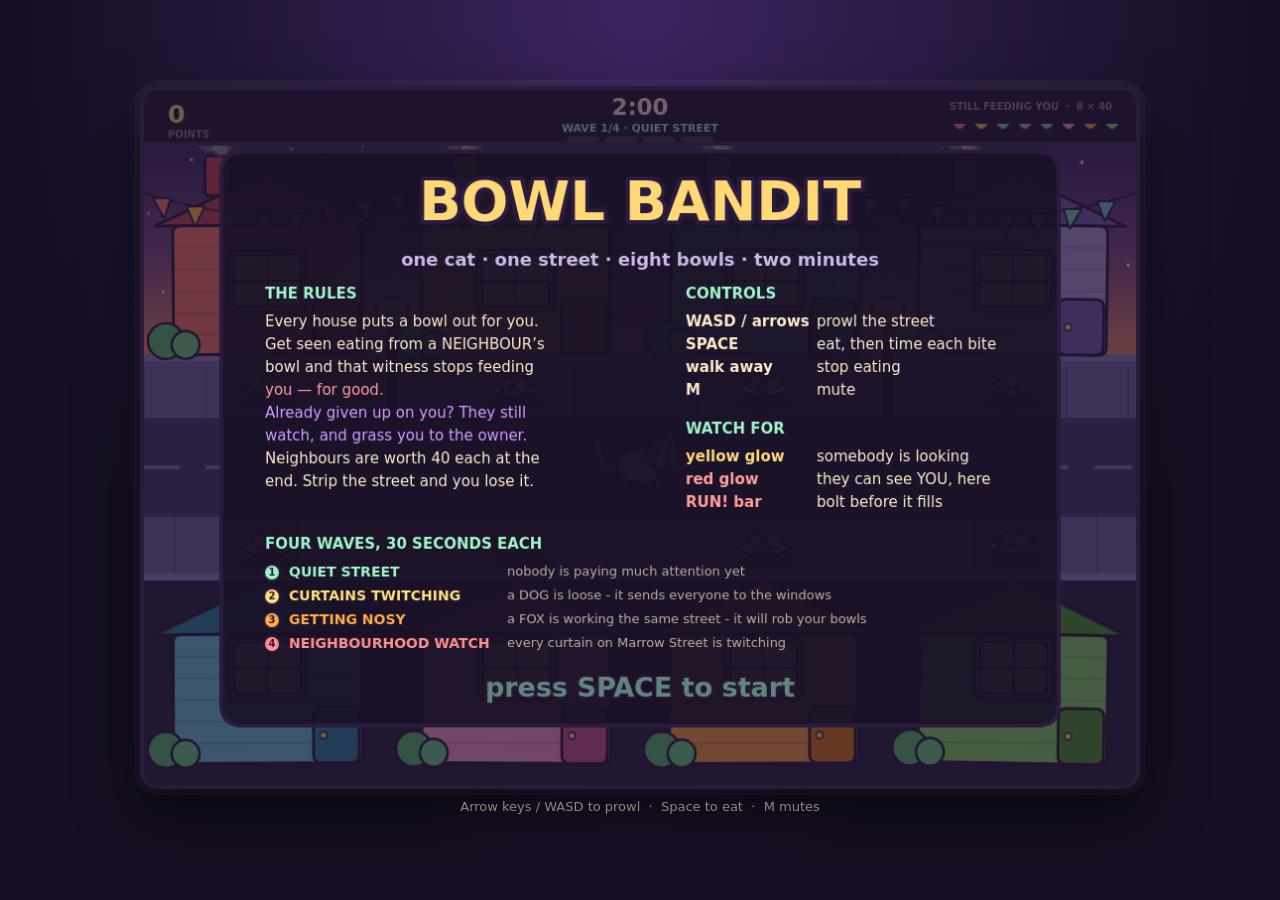
==== index.html @ 3e17239d "Bowl Bandit: a browser game about a cat, eight bowls and nosy neighbours A self-contained canvas gam" ====
<!DOCTYPE html>
<html lang="en">
<head>
<meta charset="utf-8">
<meta name="viewport" content="width=device-width, initial-scale=1">
<title>Bowl Bandit — a cat on Marrow Street</title>
<style>
  * { box-sizing: border-box; }
  html, body {
    margin: 0; padding: 0; height: 100%;
    background: #150e22;
    background-image: radial-gradient(ellipse at 50% 0%, #3b2560 0%, #150e22 70%);
    font-family: 'Trebuchet MS', 'Avenir Next', system-ui, sans-serif;
    color: #ffe9c9;
  }
  body { display: flex; align-items: center; justify-content: center; padding: 16px; }
  #wrap { width: min(100%, 1000px); }
  canvas {
    display: block; width: 100%; height: auto;
    border-radius: 18px; border: 4px solid #2a1b3d;
    box-shadow: 0 24px 60px rgba(0,0,0,.55), 0 0 0 6px rgba(255,255,255,.04);
    cursor: pointer; touch-action: manipulation;
  }
  #hint { text-align: center; font-size: 13px; opacity: .55; margin-top: 10px; }
</style>
</head>
<body>
<div id="wrap">
  <canvas id="c" width="1000" height="700"></canvas>
  <div id="hint">Arrow keys / WASD to prowl &nbsp;·&nbsp; Space to eat &nbsp;·&nbsp; M mutes</div>
</div>

<script>
"use strict";

/* ------------------------------------------------------------------ *
 *  BOWL BANDIT
 *  Eight houses, eight bowls, two minutes, four waves.
 *  Get seen eating from a NEIGHBOUR's bowl and the witness stops
 *  feeding you. Someone who already gave up grasses you to the owner.
 * ------------------------------------------------------------------ */

const cv  = document.getElementById('c');
const ctx = cv.getContext('2d');
const W = 1000, H = 700;

/* ---------- palette ---------- */
/* Outline weight. Every stroke in the game is scaled by this, so the whole
   look can be tuned from one number: 1 = original chunky, lower = finer. */
const STROKE   = 0.7;

const INK      = '#2a1b3d';
const ROAD     = '#4a3a6e';
const ROAD_2   = '#553f7d';
const PAVE     = '#7b6aa8';
const PAVE_LIP = '#9384c2';
const WARM     = '#ffd978';
const MINT     = '#9df5c8';

const HOUSE_TINT = [
  { wall:'#ff7a6b', roof:'#c9455c', trim:'#ffd3a8' },
  { wall:'#ffc247', roof:'#e08a2b', trim:'#fff0c0' },
  { wall:'#79d6b5', roof:'#2f9d84', trim:'#ddfff2' },
  { wall:'#b39ddb', roof:'#7a5fb0', trim:'#f0e6ff' },
  { wall:'#6fc7e1', roof:'#3184a8', trim:'#ddf6ff' },
  { wall:'#ff9ecd', roof:'#d1568f', trim:'#ffe3f1' },
  { wall:'#ffa145', roof:'#e07a1f', trim:'#ffe9c9' },
  { wall:'#8fd96b', roof:'#4e9b34', trim:'#e9ffd6' },
];
const HOUSE_NAMES = [
  'The Pemburys', 'Old Nan', 'The Dobsons', 'Mr Quill',
  'The Ashfords', 'Bea & Rook', 'The Mullens', 'Doctor Pye',
];

/* ---------- world layout ---------- */
const HUD_H     = 56;
const TOP_BASE  = 266;
const BOT_BASE  = 494;
const BOWL_TOP  = 300;
const BOWL_BOT  = 460;
const ROAD_TOP  = 330;
const ROAD_BOT  = 430;
const ROAD_MID  = (ROAD_TOP + ROAD_BOT) / 2;
const CAT_MIN_Y = 292, CAT_MAX_Y = 470;
const CAT_MIN_X = 46,  CAT_MAX_X = 954;
const HOUSE_W   = 190;
const BODY_H    = 130;
const VIEW_R    = 300;
/* Both rows of houses are drawn upright (roof above body). The near row simply
   sits lower and taller in frame, which reads as houses; mirroring it upside
   down made the roofs point downward and the whole row looked like arrows. */
const TOP_BODY_BOT = 266, TOP_ROOF_H = 52, TOP_WIN_DY = 74;
const BOT_BODY_BOT = 678, BOT_ROOF_H = 54, BOT_WIN_DY = 96;

/* ---------- waves ---------- *
 * Difficulty steps at wave boundaries rather than creeping continuously,
 * so the player can feel the street turning against them.               */
const WAVES = [
  { name:'QUIET STREET', secs:30,
    warn:1.90, watch:1.15, idle:[7.5,12.0], awake:1, bites:3,
    react:0.55, speed:0.68, zone:0.42, zoneMin:0.22,
    dog:0,  fox:false, blurb:'nobody is paying much attention yet' },
  { name:'CURTAINS TWITCHING', secs:30,
    warn:1.45, watch:1.60, idle:[5.5,9.0],  awake:2, bites:4,
    react:0.42, speed:0.85, zone:0.36, zoneMin:0.18,
    dog:19, fox:false, blurb:'a DOG is loose - it sends everyone to the windows' },
  { name:'GETTING NOSY', secs:30,
    warn:1.05, watch:2.05, idle:[4.0,7.0],  awake:3, bites:5,
    react:0.30, speed:1.02, zone:0.31, zoneMin:0.145,
    dog:15, fox:true,  blurb:'a FOX is working the same street - it will rob your bowls' },
  { name:'NEIGHBOURHOOD WATCH', secs:30,
    warn:0.72, watch:2.50, idle:[2.6,4.8],  awake:4, bites:6,
    react:0.18, speed:1.25, zone:0.26, zoneMin:0.115,
    dog:11, fox:true,  blurb:'every curtain on Marrow Street is twitching' },
];
const GAME_SECONDS = WAVES.reduce((n, w) => n + w.secs, 0);
const GRACE        = 4.5;
const KEPT_BONUS   = 40;

/* ---------- helpers ---------- */
const rand  = (a, b) => a + Math.random() * (b - a);
const clamp = (v, a, b) => v < a ? a : v > b ? b : v;
const lerp  = (a, b, t) => a + (b - a) * t;
const dist  = (x1, y1, x2, y2) => Math.hypot(x1 - x2, y1 - y2);

function rr(x, y, w, h, r) {
  const k = Math.min(r, Math.abs(w) / 2, Math.abs(h) / 2);
  ctx.beginPath();
  ctx.moveTo(x + k, y);
  ctx.lineTo(x + w - k, y);     ctx.quadraticCurveTo(x + w, y, x + w, y + k);
  ctx.lineTo(x + w, y + h - k); ctx.quadraticCurveTo(x + w, y + h, x + w - k, y + h);
  ctx.lineTo(x + k, y + h);     ctx.quadraticCurveTo(x, y + h, x, y + h - k);
  ctx.lineTo(x, y + k);         ctx.quadraticCurveTo(x, y, x + k, y);
  ctx.closePath();
}
function fillStroke(fill, stroke, lw) {
  if (fill)   { ctx.fillStyle = fill;     ctx.fill(); }
  if (stroke) { ctx.strokeStyle = stroke; ctx.lineWidth = (lw || 4) * STROKE; ctx.stroke(); }
}
function circle(x, y, r) { ctx.beginPath(); ctx.arc(x, y, r, 0, Math.PI * 2); }
function text(str, x, y, size, colour, align, weight) {
  ctx.font = (weight || 'bold') + ' ' + size + "px 'Trebuchet MS', system-ui, sans-serif";
  ctx.textAlign = align || 'center';
  ctx.textBaseline = 'middle';
  ctx.fillStyle = colour;
  ctx.fillText(str, x, y);
}
function outlinedText(str, x, y, size, colour, align) {
  ctx.font = "bold " + size + "px 'Trebuchet MS', system-ui, sans-serif";
  ctx.textAlign = align || 'center';
  ctx.textBaseline = 'middle';
  ctx.lineJoin = 'round';
  ctx.lineWidth = Math.max(4, size * 0.22) * STROKE;
  ctx.strokeStyle = INK;
  ctx.strokeText(str, x, y);
  ctx.fillStyle = colour;
  ctx.fillText(str, x, y);
}

/* ---------- sound ---------- */
const Sfx = {
  ac: null, muted: false,
  boot() {
    if (!this.ac) { const AC = window.AudioContext || window.webkitAudioContext; if (AC) this.ac = new AC(); }
    if (this.ac && this.ac.state === 'suspended') this.ac.resume();
  },
  tone(freq, dur, type, vol, slideTo, delay) {
    if (this.muted || !this.ac) return;
    const t = this.ac.currentTime + (delay || 0);
    const o = this.ac.createOscillator(), g = this.ac.createGain();
    o.type = type || 'triangle';
    o.frequency.setValueAtTime(freq, t);
    if (slideTo) o.frequency.exponentialRampToValueAtTime(slideTo, t + dur);
    g.gain.setValueAtTime(0.0001, t);
    g.gain.exponentialRampToValueAtTime(vol || 0.15, t + 0.012);
    g.gain.exponentialRampToValueAtTime(0.0001, t + dur);
    o.connect(g); g.connect(this.ac.destination);
    o.start(t); o.stop(t + dur + 0.02);
  },
  bite()   { this.tone(rand(620, 760), 0.09, 'triangle', 0.16, 980); },
  miss()   { this.tone(150, 0.16, 'sawtooth', 0.11, 80); },
  clear()  { [660, 880, 1100].forEach((f, i) => this.tone(f, 0.13, 'triangle', 0.16, null, i * 0.07)); },
  stir()   { this.tone(400, 0.07, 'sine', 0.07, 520); },
  caught() { this.tone(300, 0.5, 'square', 0.14, 90); },
  step()   { this.tone(rand(180, 230), 0.04, 'sine', 0.045); },
  bark()   { [220, 180].forEach((f, i) => this.tone(f, 0.11, 'square', 0.13, f * 0.6, i * 0.16)); },
  waveUp() { [440, 554, 659, 880].forEach((f, i) => this.tone(f, 0.18, 'triangle', 0.13, null, i * 0.09)); },
  steal()  { this.tone(520, 0.22, 'sawtooth', 0.10, 180); },
  call()   { [523, 392].forEach((f, i) => this.tone(f, 0.4, 'sine', 0.13, null, i * 0.34)); },
  over()   { [520, 440, 330, 262].forEach((f, i) => this.tone(f, 0.3, 'triangle', 0.14, null, i * 0.15)); },
};

/* ---------- state ---------- */
let houses = [];
let scene = 'title';          // title | play | caught | pickup | over
let score = 0, bowlsCleared = 0, foxLosses = 0, timeLeft = GAME_SECONDS;
let keptBonus = 0;
let eat = null, caughtInfo = null;
let flash = 0, shakeT = 0, elapsed = 0;
let spotHeat = 0, spotBy = null;
let floaters = [];
let waveIdx = 0, banner = null;
let dog = null, dogTimer = 0;
let fox = null;
let pickup = null;

const cat = { x: 500, y: 400, vx: 0, vy: 0, face: 1, walk: 0, blink: 2.5, tail: 0, startle: 0, happy: 0 };

/* current wave, and 0..1 position across the whole round */
function wave() { return WAVES[waveIdx]; }
function wt()   { return waveIdx / (WAVES.length - 1); }
function played(){ return GAME_SECONDS - timeLeft; }

function waveAt(sec) {
  let acc = 0;
  for (let i = 0; i < WAVES.length; i++) { acc += WAVES[i].secs; if (sec < acc) return i; }
  return WAVES.length - 1;
}
function waveProgress() {
  let acc = 0;
  for (let i = 0; i < waveIdx; i++) acc += WAVES[i].secs;
  return clamp((played() - acc) / wave().secs, 0, 1);
}

/* ---------- houses ---------- */
function buildHouses() {
  houses = [];
  let id = 0;
  for (const side of ['top', 'bottom']) {
    for (let i = 0; i < 4; i++) {
      const cx = 125 + i * 250;
      const top  = side === 'top';
      const base = top ? TOP_BASE : BOT_BASE;
      const dir  = top ? 1 : -1;
      const bodyBot  = top ? TOP_BODY_BOT : BOT_BODY_BOT;
      const roofH    = top ? TOP_ROOF_H   : BOT_ROOF_H;
      const winDy    = top ? TOP_WIN_DY   : BOT_WIN_DY;
      const bodyTop  = bodyBot - BODY_H;
      houses.push({
        id, i, side, cx, base, dir,
        tint: HOUSE_TINT[id], name: HOUSE_NAMES[id],
        tilt: rand(-0.018, 0.018),
        bodyBot, bodyTop, roofApex: bodyTop - roofH, chimney: top,
        wx: cx, wy: bodyBot - winDy,
        bowlY: side === 'top' ? BOWL_TOP : BOWL_BOT,
        angry: false, state: 'idle', t: GRACE + rand(0, 6),
        curtain: 0, glow: 0, bowl: null, respawn: rand(0, 2),
        shake: 0, bang: 0,
      });
      id++;
    }
  }
  for (const h of houses) {
    h.neighbours = houses
      .filter(o => o !== h && ((o.side === h.side && Math.abs(o.i - h.i) === 1) ||
                               (o.side !== h.side && o.i === h.i)))
      .map(o => o.id);
  }
}

/* Small bowls in early waves (quick, safe visits); big ones later (long, exposed). */
function spawnBowl(h) {
  const n = wave().bites;
  h.bowl = { food: n, max: n, bob: rand(0, 6.28), pop: 0 };
}

function resetGame() {
  buildHouses();
  waveIdx = 0;
  houses.forEach(spawnBowl);
  cat.x = 500; cat.y = 400; cat.vx = cat.vy = 0; cat.face = 1;
  cat.startle = 0; cat.happy = 0;
  score = 0; bowlsCleared = 0; foxLosses = 0; timeLeft = GAME_SECONDS;
  eat = null; caughtInfo = null; flash = 0; shakeT = 0; elapsed = 0;
  spotHeat = 0; spotBy = null; keptBonus = 0;
  floaters = []; dog = null; fox = null; pickup = null;
  dogTimer = 0;
  banner = { t: 2.6, idx: 0 };
  scene = 'play';
}

function endRound() {
  if (scene === 'over') return;
  keptBonus = houses.filter(h => !h.angry).length * KEPT_BONUS;
  stopEating();
  banner = null;
  scene = 'over';
  Sfx.over();
}

function floater(x, y, str, colour) { floaters.push({ x, y, str, colour, t: 0 }); }

/* ---------- input ---------- */
const keys = {};
const MOVE_KEYS = ['arrowup','arrowdown','arrowleft','arrowright','w','a','s','d'];

addEventListener('keydown', e => {
  const k = e.key.toLowerCase();
  if (MOVE_KEYS.includes(k) || k === ' ' || k === 'spacebar') e.preventDefault();
  if (keys[k]) return;
  keys[k] = true;
  Sfx.boot();
  if (k === 'm') { Sfx.muted = !Sfx.muted; return; }
  if (k === ' ' || k === 'spacebar' || k === 'enter') {
    if (scene === 'title' || scene === 'over') { resetGame(); return; }
    if (scene === 'play') pressAction();
  }
  if (k === 'escape' && eat) stopEating();
});
addEventListener('keyup', e => { keys[e.key.toLowerCase()] = false; });
cv.addEventListener('pointerdown', () => {
  Sfx.boot();
  if (scene === 'title' || scene === 'over') resetGame();
  else if (scene === 'play') pressAction();
});

/* ---------- eating ---------- */
function nearestBowl() {
  let best = null, bd = 64;
  for (const h of houses) {
    if (!h.bowl) continue;
    const d = dist(cat.x, cat.y, h.cx, h.bowlY);
    if (d < bd) { bd = d; best = h; }
  }
  return best;
}
function pressAction() {
  if (eat) { takeBite(); return; }
  const h = nearestBowl();
  if (h) startEating(h);
}
function startEating(h) {
  const w = wave();
  eat = {
    h, t: rand(0.2, 0.8), dir: Math.random() < 0.5 ? 1 : -1,
    speed: w.speed, zoneW: w.zone, zoneMin: w.zoneMin, zone: 0.35,
    bites: 0, cool: 0, flashBad: 0, flashGood: 0,
  };
  placeZone();
  cat.x = lerp(cat.x, h.cx, 0.6);
  cat.y = h.bowlY + (h.side === 'top' ? 26 : -26);
}
function placeZone() {
  for (let n = 0; n < 40; n++) {
    const z = rand(0.04, 0.96 - eat.zoneW);
    if (Math.abs((z + eat.zoneW / 2) - eat.t) > 0.22) { eat.zone = z; return; }
  }
  eat.zone = 1 - eat.zoneW - 0.04;
}
function stopEating() { eat = null; }

function takeBite() {
  if (eat.cool > 0) return;
  const h = eat.h;
  if (eat.t < eat.zone || eat.t > eat.zone + eat.zoneW) {
    eat.cool = 0.34; eat.flashBad = 0.3;
    Sfx.miss();
    makeNoise(h.cx, h.bowlY);
    return;
  }
  eat.bites++; eat.flashGood = 0.2;
  score += 10; cat.happy = 0.35;
  Sfx.bite();
  floater(h.cx, h.bowlY - 30, '+10', '#ffe9a8');

  h.bowl.food--; h.bowl.pop = 0.22;
  eat.speed = Math.min(2.5, eat.speed + 0.10);
  eat.zoneW = Math.max(eat.zoneMin, eat.zoneW - 0.022);

  if (h.bowl.food <= 0) {
    h.bowl = null; h.respawn = rand(5.5, 9);
    bowlsCleared++; score += 25;
    floater(h.cx, h.bowlY - 56, 'BOWL CLEARED +25', MINT);
    Sfx.clear();
    stopEating();
    return;
  }
  placeZone();
}

/* A missed bite clatters the bowl and brings nearby residents to the window. */
function makeNoise(x, y) {
  const t = wt();
  const reach = lerp(200, 340, t);
  const lo = lerp(1.8, 0.35, t), hi = lerp(3.0, 1.1, t);
  for (const h of houses) {
    if (h.state !== 'idle') continue;
    if (dist(x, y, h.wx, h.wy) < reach) { h.t = Math.min(h.t, rand(lo, hi)); h.shake = 0.25; }
  }
}

/* ---------- resident behaviour ---------- */
function updateHouses(dt) {
  const w = wave();
  const maxAwake = w.awake;
  let awake = houses.reduce((n, h) => n + (h.state !== 'idle' ? 1 : 0), 0);

  for (const h of houses) {
    h.shake = Math.max(0, h.shake - dt);
    h.bang  = Math.max(0, h.bang - dt);

    // An angry resident stops feeding you but never stops watching.
    if (!h.angry && !h.bowl) {
      h.respawn -= dt;
      if (h.respawn <= 0 && !(eat && eat.h === h) && !(fox && fox.target === h)) spawnBowl(h);
    }

    h.t -= dt;
    if (h.t <= 0) {
      if (h.state === 'idle') {
        if (awake >= maxAwake) {
          h.t = rand(0.5, 1.5);
        } else {
          h.state = 'stir'; h.t = w.warn; h.bang = h.t; awake++;
          Sfx.stir();
        }
      } else if (h.state === 'stir') {
        h.state = 'watch'; h.t = w.watch + rand(0, 0.5);
      } else {
        h.state = 'idle'; h.t = rand(w.idle[0], w.idle[1]); awake--;
      }
    }

    const wantGlow    = h.state === 'watch' ? 1 : h.state === 'stir' ? 0.55 : 0.22;
    const wantCurtain = h.state === 'watch' ? 1 : h.state === 'stir' ? 0.5  : 0;
    h.glow    = lerp(h.glow, wantGlow, dt * 7);
    h.curtain = lerp(h.curtain, wantCurtain, dt * 8);
  }
}

function isThreat(w, owner) { return w !== owner && owner.neighbours.includes(w.id); }
function canSee(w) { return w.state === 'watch' && dist(cat.x, cat.y, w.wx, w.wy) < VIEW_R; }

/* A resident needs a moment to register what they're seeing — your window to bolt. */
function checkSpotted(dt) {
  let seer = null;
  if (eat) {
    for (const w of houses) if (isThreat(w, eat.h) && canSee(w)) { seer = w; break; }
  }
  if (seer) {
    spotBy = seer;
    spotHeat += dt;
    if (spotHeat >= wave().react) { spotHeat = 0; spotBy = null; getCaught(seer, eat.h); }
  } else {
    spotHeat = Math.max(0, spotHeat - dt * 2.5);
    if (spotHeat === 0) spotBy = null;
  }
}

function getCaught(witness, owner) {
  const grass = witness.angry;            // already stopped feeding — they tell instead
  const loser = grass ? owner : witness;
  loser.angry = true; loser.bowl = null;
  witness.state = 'idle'; witness.t = rand(2.2, 3.6);
  witness.glow = 0; witness.curtain = 0;
  caughtInfo = { w: witness, owner, loser, grass, t: 1.6 };
  stopEating();
  cat.startle = 1.1; flash = 0.5; shakeT = 0.5;
  Sfx.caught();
  floater(loser.cx, loser.wy - 110, 'NO MORE BOWLS!', '#ff8f8f');
  scene = 'caught';
}

/* ---------- the dog ---------- *
 * Runs the length of the street. Every resident goes to the window to look,
 * so the only safe move is to be off the bowls when it passes.            */
function spawnDog() {
  const dir = Math.random() < 0.5 ? 1 : -1;
  dog = { dir, x: dir === 1 ? -70 : W + 70, y: ROAD_MID + rand(-12, 12), phase: 'bark', t: 1.15, run: 0 };
  Sfx.bark();
}
function updateDog(dt) {
  const w = wave();
  if (!dog) {
    if (w.dog > 0) {
      dogTimer -= dt;
      if (dogTimer <= 0) { spawnDog(); dogTimer = w.dog + rand(-3, 3); }
    }
    return;
  }
  dog.run += dt;
  if (dog.phase === 'bark') {
    // telegraph: every curtain twitches before the dog appears
    for (const h of houses) {
      if (h.state === 'idle') { h.state = 'stir'; h.bang = Math.max(h.bang, 0.6); }
      h.t = Math.max(h.t, 0.35);
    }
    dog.t -= dt;
    if (dog.t <= 0) { dog.phase = 'run'; Sfx.bark(); }
    return;
  }
  dog.x += dog.dir * 430 * dt;
  for (const h of houses) { h.state = 'watch'; h.t = 0.7; }
  if (dog.x < -110 || dog.x > W + 110) dog = null;
}

/* ---------- the fox ---------- *
 * Competition, not a threat. It robs bowls; residents don't care.        */
function spawnFox() {
  const fromLeft = Math.random() < 0.5;
  fox = { x: fromLeft ? -50 : W + 50, y: ROAD_MID, face: fromLeft ? 1 : -1,
          target: null, eatT: 0, walk: 0, rest: 0 };
}
function foxPickTarget() {
  let best = null, bd = 1e9;
  for (const h of houses) {
    if (!h.bowl) continue;
    const d = dist(fox.x, fox.y, h.cx, h.bowlY);
    if (d < bd) { bd = d; best = h; }
  }
  fox.target = best;
}
function updateFox(dt) {
  if (!wave().fox) return;
  if (!fox) { spawnFox(); return; }
  fox.walk += dt;

  if (fox.rest > 0) {            // a smug sit-down between courses
    fox.rest -= dt;
    fox.target = null;
    return;
  }
  if (!fox.target || !fox.target.bowl) { foxPickTarget(); fox.eatT = 0; }
  if (!fox.target) {                                  // nothing to rob — mooch about
    fox.x += fox.face * 55 * dt;
    if (fox.x < 60 || fox.x > W - 60) fox.face *= -1;
    fox.y = lerp(fox.y, ROAD_MID, dt * 2);
    return;
  }

  const h = fox.target;
  const tx = h.cx, ty = h.bowlY + (h.side === 'top' ? 24 : -24);
  const d = dist(fox.x, fox.y, tx, ty);
  if (d > 12) {
    const sp = 112;                                   // slower than the cat: you can beat it
    fox.x += ((tx - fox.x) / d) * sp * dt;
    fox.y += ((ty - fox.y) / d) * sp * dt;
    if (Math.abs(tx - fox.x) > 2) fox.face = tx > fox.x ? 1 : -1;
    fox.eatT = 0;
    return;
  }
  fox.eatT += dt;
  if (fox.eatT >= 1.0) {                              // one ball at a time
    fox.eatT = 0;
    if (h.bowl) {
      h.bowl.food--; h.bowl.pop = 0.2;
      if (h.bowl.food <= 0) {
        h.bowl = null; h.respawn = rand(5.5, 9);
        foxLosses++;
        floater(h.cx, h.bowlY - 44, 'FOX GOT IT!', '#ff9d6b');
        Sfx.steal();
        if (eat && eat.h === h) stopEating();
        fox.target = null;
        fox.rest = 1.4;
      }
    }
  }
}

/* ---------- the owner arrives ---------- */
function beginPickup() {
  stopEating();
  const fromLeft = cat.x > W / 2 ? false : true;
  pickup = { t: 0, x: fromLeft ? -70 : W + 70, dir: fromLeft ? 1 : -1, holding: false, walk: 0 };
  scene = 'pickup';
  Sfx.call();
}
function updatePickup(dt) {
  pickup.t += dt; pickup.walk += dt;
  const stopX = cat.x - pickup.dir * 40;
  if (!pickup.holding) {
    const d = stopX - pickup.x;
    if (Math.abs(d) > 4) pickup.x += Math.sign(d) * 190 * dt;
    else pickup.holding = true;
  }
  if (pickup.t > 3.4) endRound();
}

/* ---------- update ---------- */
function update(dt) {
  cat.tail += dt;
  cat.blink -= dt;
  if (cat.blink < -0.12) cat.blink = rand(2, 5.5);
  cat.startle = Math.max(0, cat.startle - dt);
  cat.happy   = Math.max(0, cat.happy - dt);
  flash  = Math.max(0, flash - dt * 2);
  shakeT = Math.max(0, shakeT - dt);
  for (const f of floaters) f.t += dt;
  floaters = floaters.filter(f => f.t < 1.3);
  for (const h of houses) if (h.bowl) { h.bowl.bob += dt; h.bowl.pop = Math.max(0, h.bowl.pop - dt); }
  if (banner) { banner.t -= dt; if (banner.t <= 0) banner = null; }

  if (scene === 'pickup') { updatePickup(dt); updateHouses(dt); return; }

  if (scene === 'caught') {
    caughtInfo.t -= dt;
    updateHouses(dt);
    if (caughtInfo.t <= 0) {
      caughtInfo = null;
      if (houses.every(h => h.angry)) endRound();
      else scene = 'play';
    }
    return;
  }
  if (scene !== 'play') return;

  elapsed  += dt;
  timeLeft -= dt;
  if (timeLeft <= 0) { timeLeft = 0; beginPickup(); return; }

  // wave changeover
  const wi = waveAt(played());
  if (wi !== waveIdx) {
    waveIdx = wi;
    banner = { t: 2.8, idx: wi };
    Sfx.waveUp();
    if (wave().dog > 0 && !dog) dogTimer = rand(4, 8);
    if (wave().fox && !fox) spawnFox();
  }

  /* movement */
  const up    = keys['arrowup']    || keys['w'];
  const down  = keys['arrowdown']  || keys['s'];
  const left  = keys['arrowleft']  || keys['a'];
  const right = keys['arrowright'] || keys['d'];
  let dx = (right ? 1 : 0) - (left ? 1 : 0);
  let dy = (down  ? 1 : 0) - (up   ? 1 : 0);

  if (eat && (dx || dy)) stopEating();

  if (!eat) {
    const SPEED = 205;
    if (dx && dy) { const k = Math.SQRT1_2; dx *= k; dy *= k; }
    cat.vx = lerp(cat.vx, dx * SPEED, dt * 14);
    cat.vy = lerp(cat.vy, dy * SPEED, dt * 14);
    cat.x = clamp(cat.x + cat.vx * dt, CAT_MIN_X, CAT_MAX_X);
    cat.y = clamp(cat.y + cat.vy * dt, CAT_MIN_Y, CAT_MAX_Y);
    if (dx) cat.face = dx > 0 ? 1 : -1;
    const spd = Math.hypot(cat.vx, cat.vy);
    const before = cat.walk;
    cat.walk += spd * dt * 0.05;
    if (spd > 30 && Math.floor(before / 3) !== Math.floor(cat.walk / 3)) Sfx.step();
  } else {
    cat.vx = cat.vy = 0;
    eat.cool      = Math.max(0, eat.cool - dt);
    eat.flashBad  = Math.max(0, eat.flashBad - dt);
    eat.flashGood = Math.max(0, eat.flashGood - dt);
    eat.t += eat.dir * eat.speed * dt;
    if (eat.t > 1) { eat.t = 1; eat.dir = -1; }
    if (eat.t < 0) { eat.t = 0; eat.dir = 1; }
    if (!eat.h.bowl) stopEating();
  }

  updateHouses(dt);
  updateDog(dt);
  updateFox(dt);
  checkSpotted(dt);

  if (houses.every(h => h.angry)) endRound();
}

/* ================================================================== *
 *  DRAWING
 * ================================================================== */
const stars = Array.from({ length: 70 }, () => ({
  x: Math.random() * W, y: HUD_H + Math.random() * 190, r: rand(0.8, 2.1), p: rand(0, 6.28),
}));

function drawBackdrop() {
  // The sky only occupies the strip behind the far houses. Previously this
  // gradient was stretched over the whole canvas, so everything below the road
  // clamped to the warm horizon stop and became one flat orange band.
  const g = ctx.createLinearGradient(0, HUD_H, 0, TOP_BASE);
  g.addColorStop(0, '#3f2a6b'); g.addColorStop(0.52, '#8a4b8f'); g.addColorStop(1, '#ef8f6a');
  ctx.fillStyle = g; ctx.fillRect(0, HUD_H, W, TOP_BASE - HUD_H);

  for (const st of stars) {
    ctx.globalAlpha = (0.45 + 0.55 * Math.abs(Math.sin(elapsed * 1.6 + st.p))) * 0.9;
    ctx.fillStyle = '#fff4d0'; circle(st.x, st.y, st.r); ctx.fill();
  }
  ctx.globalAlpha = 1;

  ctx.save();
  ctx.globalAlpha = 0.9;
  circle(880, HUD_H + 52, 27); fillStroke('#fff1c2', INK, 4);
  ctx.globalAlpha = 0.35;
  circle(871, HUD_H + 45, 6); fillStroke('#e6d3a0', null);
  circle(889, HUD_H + 61, 4.5); fillStroke('#e6d3a0', null);
  ctx.restore();

  // night ground in front of the near houses
  ctx.fillStyle = '#2c2148'; ctx.fillRect(0, BOT_BASE, W, H - BOT_BASE);

  ctx.fillStyle = PAVE;     ctx.fillRect(0, TOP_BASE, W, BOT_BASE - TOP_BASE);
  ctx.fillStyle = PAVE_LIP; ctx.fillRect(0, TOP_BASE, W, 7);
  ctx.fillStyle = PAVE_LIP; ctx.fillRect(0, BOT_BASE - 7, W, 7);
  ctx.fillStyle = ROAD;     ctx.fillRect(0, ROAD_TOP, W, ROAD_BOT - ROAD_TOP);
  ctx.fillStyle = ROAD_2;   ctx.fillRect(0, ROAD_TOP, W, 6);
  ctx.fillStyle = ROAD_2;   ctx.fillRect(0, ROAD_BOT - 6, W, 6);

  ctx.strokeStyle = 'rgba(42,27,61,.18)'; ctx.lineWidth = 3 * STROKE;
  for (let x = 0; x < W; x += 62) {
    ctx.beginPath(); ctx.moveTo(x, TOP_BASE + 7); ctx.lineTo(x, ROAD_TOP); ctx.stroke();
    ctx.beginPath(); ctx.moveTo(x + 31, ROAD_BOT); ctx.lineTo(x + 31, BOT_BASE - 7); ctx.stroke();
  }
  ctx.strokeStyle = 'rgba(255,233,201,.35)';
  ctx.lineWidth = 6 * STROKE; ctx.lineCap = 'round'; ctx.setLineDash([34, 30]);
  ctx.beginPath(); ctx.moveTo(0, ROAD_MID); ctx.lineTo(W, ROAD_MID); ctx.stroke();
  ctx.setLineDash([]);
}

function drawBunting() {
  const y0 = 104, sag = 22, span = 250;   // strung across the roofs, clear of the street
  const wireY = x => y0 + sag * Math.sin(Math.PI * ((x % span) / span));
  ctx.strokeStyle = 'rgba(42,27,61,.75)'; ctx.lineWidth = 3 * STROKE;
  ctx.beginPath();
  for (let x = 0; x <= W; x += 8) { if (x === 0) ctx.moveTo(x, wireY(x)); else ctx.lineTo(x, wireY(x)); }
  ctx.stroke();
  const cols = ['#ff7a6b', '#ffc247', '#79d6b5', '#6fc7e1', '#ff9ecd'];
  for (let x = 18; x < W; x += 34) {
    const y = wireY(x), sway = Math.sin(elapsed * 1.5 + x * 0.03) * 3;
    ctx.beginPath();
    ctx.moveTo(x - 9, y); ctx.lineTo(x + 9, y); ctx.lineTo(x + sway, y + 20);
    ctx.closePath();
    fillStroke(cols[(x / 34 | 0) % cols.length], INK, 2.5);
  }
}

function drawLamp(x) {
  const baseY = ROAD_TOP - 2;
  ctx.save();
  rr(x - 5, baseY - 96, 10, 96, 5);   fillStroke('#3a2b57', INK, 3);
  rr(x - 16, baseY - 118, 32, 26, 10); fillStroke(WARM, INK, 3.5);
  ctx.globalCompositeOperation = 'lighter';
  const g = ctx.createRadialGradient(x, baseY - 106, 4, x, baseY - 106, 70);
  g.addColorStop(0, 'rgba(255,214,120,.36)'); g.addColorStop(1, 'rgba(255,214,120,0)');
  ctx.fillStyle = g; circle(x, baseY - 106, 70); ctx.fill();
  ctx.restore();
}

function drawHouse(h) {
  const t = h.tint, half = HOUSE_W / 2, dull = h.angry;
  const bodyH = h.bodyBot - h.bodyTop;
  const roofH = h.bodyTop - h.roofApex;
  const winDy = h.bodyBot - h.wy;

  ctx.save();
  ctx.translate(h.cx + (h.shake > 0 ? Math.sin(h.shake * 70) * 2 : 0), h.bodyBot);
  ctx.rotate(h.tilt);

  if (h.chimney) {
    rr(-62, -(bodyH + 70), 26, 40, 4); fillStroke(dull ? '#6b5b83' : t.roof, INK, 4);
    if (!dull) {
      ctx.globalAlpha = 0.26;
      for (let i = 0; i < 3; i++) {
        const p = (elapsed * 0.45 + i * 0.33) % 1;
        circle(-49 + Math.sin(p * 5 + i) * 10, -(bodyH + 74) - p * 14, 6 + p * 7);
        ctx.fillStyle = '#ffeecf'; ctx.fill();
      }
      ctx.globalAlpha = 1;
    }
  }

  ctx.beginPath();
  ctx.moveTo(-half - 18, -bodyH); ctx.lineTo(0, -(bodyH + roofH)); ctx.lineTo(half + 18, -bodyH);
  ctx.closePath(); fillStroke(dull ? '#5f5079' : t.roof, INK, 4);

  rr(-half, -bodyH, HOUSE_W, bodyH, 8); fillStroke(dull ? '#7a6c93' : t.wall, INK, 4);

  ctx.strokeStyle = 'rgba(42,27,61,.13)'; ctx.lineWidth = 3 * STROKE;
  for (let y = -bodyH + 22; y < -6; y += 22) {
    ctx.beginPath(); ctx.moveTo(-half + 4, y); ctx.lineTo(half - 4, y); ctx.stroke();
  }

  rr(46, -56, 46, 56, 8); fillStroke(dull ? '#5f5079' : t.roof, INK, 4);
  circle(56, -28, 3.5); fillStroke(WARM, INK, 2);

  const wx = -34, wy = -winDy - 26, ww = 68, wh = 52;
  rr(wx - 5, wy - 5, ww + 10, wh + 10, 8); fillStroke(dull ? '#5f5079' : t.trim, INK, 4);
  rr(wx, wy, ww, wh, 5);
  ctx.fillStyle = dull ? '#2f2544'
    : 'rgba(255,' + (lerp(200, 226, h.glow) | 0) + ',' + (lerp(120, 150, h.glow) | 0) + ',1)';
  ctx.fill();

  if (!dull) {
    ctx.save(); ctx.clip();
    const s = h.curtain;
    if (s > 0.05) {
      // an actual person at the glass: shoulders, head, hair, eyes. The old
      // flat silhouette with two glowing dots read as an insect.
      const mx = wx + ww / 2, hy = wy + wh - lerp(-2, 31, s);
      ctx.fillStyle = t.roof;
      rr(mx - 21, hy + 9, 42, 34, 15); ctx.fill();
      ctx.fillStyle = '#f2c49b';
      circle(mx, hy, 11.5); ctx.fill();
      ctx.fillStyle = '#4a3550';
      ctx.beginPath(); ctx.arc(mx, hy - 1.5, 11.5, Math.PI * 1.02, Math.PI * 1.98);
      ctx.closePath(); ctx.fill();
      if (s > 0.5) {
        ctx.fillStyle = '#2a1b3d';
        circle(mx - 4.2, hy + 1.5, 1.9); ctx.fill();
        circle(mx + 4.2, hy + 1.5, 1.9); ctx.fill();
      }
    }
    const cwd = lerp(ww * 0.5, ww * 0.16, h.curtain);
    ctx.fillStyle = 'rgba(255,255,255,.5)';
    ctx.fillRect(wx, wy, cwd, wh);
    ctx.fillRect(wx + ww - cwd, wy, cwd, wh);
    ctx.restore();
  }

  // a boarded-up resident still watches through the gap in the planks
  if (dull && h.glow > 0.12) {
    ctx.save();
    rr(wx, wy, ww, wh, 5); ctx.clip();
    ctx.globalAlpha = clamp(h.glow, 0, 1);
    ctx.fillStyle = '#e9b6ff'; ctx.fillRect(wx, wy + wh / 2 - 11, ww, 22);
    ctx.fillStyle = 'rgba(42,27,61,.92)';
    circle(wx + ww / 2, wy + wh / 2 + 3, 12); ctx.fill();
    if (h.curtain > 0.6) {
      ctx.fillStyle = '#fff0c8';
      circle(wx + ww / 2 - 4.5, wy + wh / 2 - 1, 2.3); ctx.fill();
      circle(wx + ww / 2 + 4.5, wy + wh / 2 - 1, 2.3); ctx.fill();
    }
    ctx.restore();
  }

  rr(wx, wy, ww, wh, 5); fillStroke(null, INK, 3.5);
  ctx.beginPath();
  ctx.moveTo(wx + ww / 2, wy); ctx.lineTo(wx + ww / 2, wy + wh);
  ctx.moveTo(wx, wy + wh / 2); ctx.lineTo(wx + ww, wy + wh / 2);
  ctx.strokeStyle = INK; ctx.lineWidth = 3 * STROKE; ctx.stroke();

  if (dull) {
    ctx.lineCap = 'round'; ctx.strokeStyle = '#6b4a2e'; ctx.lineWidth = 11 * STROKE;
    ctx.beginPath(); ctx.moveTo(wx - 10, wy + 4); ctx.lineTo(wx + ww + 10, wy + wh - 6); ctx.stroke();
    ctx.beginPath(); ctx.moveTo(wx - 10, wy + wh - 6); ctx.lineTo(wx + ww + 10, wy + 4); ctx.stroke();
  }

  circle(-half - 8, -14, 18); fillStroke(dull ? '#4f6046' : '#5fbf74', INK, 3.5);
  circle(-half + 12, -10, 14); fillStroke(dull ? '#4f6046' : '#71d489', INK, 3.5);
  ctx.restore();
}

function drawWindowLight(h) {
  if (h.glow < 0.06) return;
  const threat = eat && isThreat(h, eat.h);
  const strength = h.state === 'watch' ? 1 : h.state === 'stir' ? 0.35 : 0.12;
  const a = h.glow * strength;

  ctx.save();
  ctx.beginPath(); ctx.rect(0, TOP_BASE, W, BOT_BASE - TOP_BASE); ctx.clip();
  ctx.globalCompositeOperation = 'lighter';
  const g = ctx.createRadialGradient(h.wx, h.wy, 10, h.wx, h.wy, VIEW_R);
  if (threat && h.state === 'watch') {
    g.addColorStop(0, 'rgba(255,120,120,' + (0.40 * a) + ')');
    g.addColorStop(0.6, 'rgba(255,90,90,' + (0.16 * a) + ')');
    g.addColorStop(1, 'rgba(255,80,80,0)');
  } else if (h.angry) {
    g.addColorStop(0, 'rgba(214,150,255,' + (0.30 * a) + ')');
    g.addColorStop(0.6, 'rgba(196,130,245,' + (0.12 * a) + ')');
    g.addColorStop(1, 'rgba(196,130,245,0)');
  } else {
    g.addColorStop(0, 'rgba(255,206,120,' + (0.34 * a) + ')');
    g.addColorStop(0.6, 'rgba(255,190,110,' + (0.13 * a) + ')');
    g.addColorStop(1, 'rgba(255,190,110,0)');
  }
  ctx.fillStyle = g; circle(h.wx, h.wy, VIEW_R); ctx.fill();
  ctx.restore();

  if (h.state === 'stir') {
    ctx.save();
    ctx.beginPath(); ctx.rect(0, TOP_BASE, W, BOT_BASE - TOP_BASE); ctx.clip();
    ctx.setLineDash([10, 12]); ctx.lineWidth = 3 * STROKE;
    ctx.strokeStyle = (eat && isThreat(h, eat.h)) ? 'rgba(255,140,140,.75)' : 'rgba(255,225,160,.45)';
    circle(h.wx, h.wy, VIEW_R); ctx.stroke();
    ctx.restore();
  }
}

function drawStirBubble(h) {
  if (h.bang <= 0) return;
  const pop = 1 + Math.sin((1 - h.bang) * 18) * 0.07;
  ctx.save();
  ctx.translate(h.wx + 50, h.wy);
  ctx.scale(pop, pop);
  circle(0, 0, 15); fillStroke('#fff3d6', INK, 3.5);
  outlinedText(h.angry ? '?' : '!', 0, 1, 20, h.angry ? '#a05fd6' : '#e0574f');
  ctx.restore();
}

function drawThreatEyes(owner) {
  for (const id of owner.neighbours) {
    const n = houses[id];
    const y = n.roofApex + 22;
    const hot = n.state !== 'idle';
    ctx.save();
    ctx.globalAlpha = hot ? 1 : 0.6;
    ctx.beginPath(); ctx.ellipse(n.cx, y, 15, 10, 0, 0, Math.PI * 2);
    fillStroke(hot ? (n.angry ? '#d69bff' : '#ff9d9d') : '#fff0cf', INK, 3.5);
    circle(n.cx, y, 5); fillStroke(INK, null);
    ctx.restore();
  }
}

function drawBowl(h) {
  const b = h.bowl;
  if (!b) {
    ctx.save(); ctx.globalAlpha = 0.16;
    ctx.setLineDash([6, 7]); ctx.lineWidth = 3 * STROKE; ctx.strokeStyle = '#fff0cf';
    ctx.beginPath(); ctx.ellipse(h.cx, h.bowlY + 6, 24, 10, 0, 0, Math.PI * 2); ctx.stroke();
    ctx.restore();
    return;
  }
  const bob = Math.sin(b.bob * 2) * 1.6, pop = 1 + b.pop * 1.2;
  ctx.save();
  ctx.translate(h.cx, h.bowlY + bob);
  ctx.scale(pop, 2 - pop);
  ctx.globalAlpha = 0.22; ctx.fillStyle = INK;
  ctx.beginPath(); ctx.ellipse(0, 15, 27, 8, 0, 0, Math.PI * 2); ctx.fill();
  ctx.globalAlpha = 1;
  // bowl first, then the rim, then the food on top -- drawing the food first
  // meant the rim covered it and every bowl looked empty.
  ctx.beginPath();
  ctx.moveTo(-24, 0); ctx.quadraticCurveTo(0, 20, 24, 0); ctx.closePath();
  fillStroke(h.tint.wall, INK, 3.5);
  ctx.beginPath(); ctx.ellipse(0, 0, 24, 7, 0, 0, Math.PI * 2);
  fillStroke(h.tint.trim, INK, 3.5);

  const cols = ['#ffb454', '#ff8f6b', '#ffd76b', '#f7935c', '#ffc48a', '#ffab73'];
  for (let i = 0; i < b.food; i++) {
    const a = (i / b.max) * Math.PI * 2 + b.bob * 0.4;
    const row = i > 2 ? 1 : 0;
    circle(Math.cos(a) * 10, -5 + Math.sin(a) * 2.5 - row * 9, 7);
    fillStroke(cols[i % cols.length], INK, 2.5);
  }
  ctx.restore();
}

function drawCat() {
  const eating = !!eat;
  const spd = Math.hypot(cat.vx, cat.vy);
  const bobW = spd > 30 ? Math.sin(cat.walk * 1.6) * 2.4 : Math.sin(elapsed * 2.2) * 1.1;
  const chew = eating ? Math.sin(elapsed * 16) * 2 : 0;

  ctx.save();
  ctx.translate(cat.x, cat.y);
  ctx.globalAlpha = 0.25; ctx.fillStyle = INK;
  ctx.beginPath(); ctx.ellipse(0, 6, 27, 8, 0, 0, Math.PI * 2); ctx.fill();
  ctx.globalAlpha = 1;
  ctx.scale(cat.face, 1);
  if (cat.startle > 0) {
    ctx.translate(0, -Math.sin((1.1 - cat.startle) * 9) * 12);
    ctx.rotate(Math.sin(cat.startle * 30) * 0.05);
  }

  const ORANGE = '#ff8c42', ORANGE_D = '#e5762f', CREAM = '#ffe3c2';

  const tw = Math.sin(cat.tail * (eating ? 6 : 3)) * (eating ? 16 : 9);
  ctx.beginPath();
  ctx.moveTo(-20, -14);
  ctx.quadraticCurveTo(-46, -22 + tw * 0.4, -42 + tw * 0.5, -50 - Math.abs(tw) * 0.3);
  ctx.lineWidth = 11 * STROKE; ctx.lineCap = 'round'; ctx.strokeStyle = INK; ctx.stroke();
  ctx.lineWidth = 7 * STROKE;  ctx.strokeStyle = ORANGE; ctx.stroke();

  const legPhase = spd > 30 ? Math.sin(cat.walk * 1.6) * 5 : 0;
  for (const p of [[-14, legPhase], [-6, -legPhase], [10, -legPhase], [18, legPhase]]) {
    rr(p[0] - 4, -14, 8, 16 + p[1] * 0.3, 4); fillStroke(ORANGE_D, INK, 3);
  }

  ctx.save();
  ctx.translate(0, bobW - (eating ? 1 : 0));
  ctx.beginPath(); ctx.ellipse(0, -22, 25, 17, eating ? -0.12 : 0, 0, Math.PI * 2);
  fillStroke(ORANGE, INK, 4);
  ctx.beginPath(); ctx.ellipse(2, -14, 15, 8, 0, 0, Math.PI * 2); fillStroke(CREAM, null);
  ctx.strokeStyle = ORANGE_D; ctx.lineWidth = 4 * STROKE; ctx.lineCap = 'round';
  for (let i = 0; i < 3; i++) {
    ctx.beginPath(); ctx.moveTo(-14 + i * 9, -34); ctx.lineTo(-17 + i * 9, -27); ctx.stroke();
  }
  ctx.restore();

  ctx.save();
  ctx.translate(eating ? 26 : 22, eating ? -16 + chew : -34 + bobW);
  if (eating) ctx.rotate(0.35);
  for (const s of [-1, 1]) {
    ctx.beginPath();
    ctx.moveTo(s * 4 - 4, -12); ctx.lineTo(s * 11 - 2, -26 - (cat.startle > 0 ? -5 : 0)); ctx.lineTo(s * 14 + 2, -10);
    ctx.closePath(); fillStroke(ORANGE, INK, 3.5);
    ctx.beginPath();
    ctx.moveTo(s * 6 - 3, -13); ctx.lineTo(s * 10 - 2, -21); ctx.lineTo(s * 12 + 1, -12);
    ctx.closePath(); fillStroke('#ffb9a0', null);
  }
  circle(0, 0, 16); fillStroke(ORANGE, INK, 4);
  ctx.beginPath(); ctx.ellipse(6, 6, 11, 8, 0, 0, Math.PI * 2); fillStroke(CREAM, null);

  if (cat.startle > 0) {
    ctx.strokeStyle = INK; ctx.lineWidth = 3 * STROKE; ctx.lineCap = 'round';
    for (const s of [-1, 1]) {
      ctx.beginPath();
      ctx.moveTo(s * 6 - 3, -6); ctx.lineTo(s * 6 + 3, -2);
      ctx.moveTo(s * 6 - 3, -2); ctx.lineTo(s * 6 + 3, -6);
      ctx.stroke();
    }
  } else if (cat.blink < 0 || cat.happy > 0) {
    ctx.strokeStyle = INK; ctx.lineWidth = 3 * STROKE; ctx.lineCap = 'round';
    for (const s of [-1, 1]) {
      ctx.beginPath();
      ctx.arc(s * 6, -4, 4, Math.PI * (cat.happy > 0 ? 1.15 : 1.2), Math.PI * (cat.happy > 0 ? 1.85 : 1.8));
      ctx.stroke();
    }
  } else {
    for (const s of [-1, 1]) {
      circle(s * 6 - 1, -4, 5); fillStroke('#fffdf4', INK, 2.5);
      circle(s * 6 + 0.5, -4, 2.6); fillStroke('#2a1b3d', null);
    }
  }
  ctx.beginPath(); ctx.moveTo(3, 3); ctx.lineTo(9, 3); ctx.lineTo(6, 7); ctx.closePath();
  fillStroke('#ff7d9c', INK, 2);
  ctx.strokeStyle = INK; ctx.lineWidth = 2.2 * STROKE;
  ctx.beginPath();
  ctx.moveTo(6, 7); ctx.lineTo(6, 9); ctx.arc(3.5, 9, 2.5, 0, Math.PI);
  ctx.moveTo(6, 9); ctx.arc(8.5, 9, 2.5, 0, Math.PI); ctx.stroke();
  ctx.lineWidth = 2 * STROKE; ctx.strokeStyle = 'rgba(42,27,61,.65)';
  for (let i = -1; i <= 1; i++) {
    ctx.beginPath(); ctx.moveTo(12, 4 + i * 3); ctx.lineTo(28, 1 + i * 6); ctx.stroke();
  }
  ctx.restore();
  ctx.restore();

  if (cat.startle > 0.1) {
    ctx.save(); ctx.translate(cat.x + 26 * cat.face, cat.y - 74);
    outlinedText('!', 0, 0, 40, '#ff6b6b'); ctx.restore();
  }
}

/* the dog: all ears and enthusiasm, sends the whole street to the windows */
function drawDog() {
  if (!dog) return;
  const RUST = '#c98a4b', RUST_D = '#a86d37', PALE = '#ffe9c9';

  if (dog.phase === 'bark') {
    const x = dog.dir === 1 ? 60 : W - 60;
    const pop = 1 + Math.sin(dog.run * 20) * 0.07;
    ctx.save();
    ctx.translate(x, ROAD_MID); ctx.scale(pop, pop);
    rr(-74, -26, 148, 52, 16); fillStroke('rgba(26,17,40,.9)', '#ffb45c', 4);
    outlinedText('WOOF!', 0, 0, 27, '#ffb45c');
    ctx.restore();
    return;
  }

  const bounce = Math.abs(Math.sin(dog.run * 15)) * 7;
  ctx.save();
  ctx.translate(dog.x, dog.y - bounce);
  ctx.globalAlpha = 0.22; ctx.fillStyle = INK;
  ctx.beginPath(); ctx.ellipse(0, 12 + bounce, 30, 8, 0, 0, Math.PI * 2); ctx.fill();
  ctx.globalAlpha = 1;
  ctx.scale(dog.dir, 1);

  // tail, wagging hard
  const wag = Math.sin(dog.run * 26) * 16;
  ctx.beginPath();
  ctx.moveTo(-22, -16);
  ctx.quadraticCurveTo(-42, -26 + wag * 0.4, -50, -38 + wag);
  ctx.lineWidth = 10 * STROKE; ctx.lineCap = 'round'; ctx.strokeStyle = INK; ctx.stroke();
  ctx.lineWidth = 6 * STROKE;  ctx.strokeStyle = RUST; ctx.stroke();

  const gait = Math.sin(dog.run * 15) * 9;
  for (const p of [[-16, gait], [-6, -gait], [12, -gait], [21, gait]]) {
    rr(p[0] - 4, -14, 9, 18, 4); fillStroke(RUST_D, INK, 3);
    rr(p[0] - 5, 1 + p[1] * 0.35, 11, 6, 3); fillStroke(PALE, INK, 2.5);
  }

  ctx.beginPath(); ctx.ellipse(0, -24, 28, 17, -0.06, 0, Math.PI * 2);
  fillStroke(RUST, INK, 4);
  ctx.beginPath(); ctx.ellipse(2, -17, 16, 8, 0, 0, Math.PI * 2); fillStroke(PALE, null);

  ctx.save();
  ctx.translate(27, -34);
  // flapping ears
  const flap = Math.sin(dog.run * 15) * 0.5;
  ctx.save(); ctx.rotate(-0.5 + flap);
  ctx.beginPath(); ctx.ellipse(-9, 2, 8, 15, 0, 0, Math.PI * 2); fillStroke(RUST_D, INK, 3);
  ctx.restore();
  circle(0, 0, 15); fillStroke(RUST, INK, 4);
  ctx.beginPath(); ctx.ellipse(9, 6, 12, 9, 0, 0, Math.PI * 2); fillStroke(PALE, null);
  circle(17, 4, 4.5); fillStroke(INK, null);              // nose
  // open, happy mouth
  ctx.beginPath(); ctx.ellipse(10, 12, 6, 4, 0, 0, Math.PI); fillStroke('#e0574f', INK, 2);
  circle(-2, -4, 3.4); fillStroke('#fffdf4', INK, 2.2);
  circle(-1, -4, 1.9); fillStroke(INK, null);
  ctx.restore();
  ctx.restore();
}

/* the fox: rival, not a threat. Bushier tail, white tip, sly eyes. */
function drawFox() {
  if (!fox) return;
  const RED = '#f2703c', RED_D = '#cf5526', SNOW = '#fff2e0';
  const moving = !!fox.target;
  const bob = moving ? Math.sin(fox.walk * 9) * 1.8 : Math.sin(fox.walk * 2) * 1;
  const munch = (fox.target && fox.eatT > 0) ? Math.sin(fox.walk * 20) * 2 : 0;

  ctx.save();
  ctx.translate(fox.x, fox.y);
  ctx.globalAlpha = 0.22; ctx.fillStyle = INK;
  ctx.beginPath(); ctx.ellipse(0, 6, 26, 7, 0, 0, Math.PI * 2); ctx.fill();
  ctx.globalAlpha = 1;
  ctx.scale(fox.face, 1);

  // big brush tail
  const sway = Math.sin(fox.walk * 5) * 9;
  ctx.beginPath();
  ctx.moveTo(-18, -16);
  ctx.quadraticCurveTo(-44, -18 + sway * 0.5, -46, -44 + sway);
  ctx.lineWidth = 16 * STROKE; ctx.lineCap = 'round'; ctx.strokeStyle = INK; ctx.stroke();
  ctx.lineWidth = 12 * STROKE; ctx.strokeStyle = RED_D; ctx.stroke();
  circle(-46, -46 + sway, 8); fillStroke(SNOW, INK, 3);

  const gait = moving ? Math.sin(fox.walk * 9) * 5 : 0;
  for (const p of [[-13, gait], [-5, -gait], [10, -gait], [18, gait]]) {
    rr(p[0] - 4, -14, 8, 16 + p[1] * 0.3, 4); fillStroke('#8c3f1d', INK, 3);
  }

  ctx.save();
  ctx.translate(0, bob);
  ctx.beginPath(); ctx.ellipse(0, -21, 24, 15, 0, 0, Math.PI * 2); fillStroke(RED, INK, 4);
  ctx.beginPath(); ctx.ellipse(2, -14, 14, 7, 0, 0, Math.PI * 2); fillStroke(SNOW, null);
  ctx.restore();

  ctx.save();
  ctx.translate(moving ? 24 : 24, (fox.eatT > 0 && fox.target ? -14 + munch : -32) + bob);
  if (fox.eatT > 0 && fox.target) ctx.rotate(0.4);
  for (const s of [-1, 1]) {
    ctx.beginPath();
    ctx.moveTo(s * 4 - 3, -11); ctx.lineTo(s * 12 - 2, -30); ctx.lineTo(s * 15 + 2, -9);
    ctx.closePath(); fillStroke(RED_D, INK, 3.5);
  }
  circle(0, 0, 15); fillStroke(RED, INK, 4);
  // long white snout
  ctx.beginPath();
  ctx.moveTo(6, -2); ctx.lineTo(28, 5); ctx.lineTo(6, 11);
  ctx.closePath(); fillStroke(SNOW, INK, 3);
  circle(28, 5, 3.4); fillStroke(INK, null);
  // sly narrow eyes
  ctx.strokeStyle = INK; ctx.lineWidth = 3.4 * STROKE; ctx.lineCap = 'round';
  for (const s of [-1, 1]) {
    ctx.beginPath(); ctx.moveTo(s * 5 - 2, -5); ctx.lineTo(s * 5 + 5, -3); ctx.stroke();
  }
  ctx.restore();
  ctx.restore();
}

/* the owner, come to fetch you home */
function drawOwner() {
  if (!pickup) return;
  const p = pickup;
  const stride = p.holding ? 0 : Math.sin(p.walk * 9) * 6;
  const groundY = cat.y + 4;

  ctx.save();
  ctx.translate(p.x, groundY);
  ctx.globalAlpha = 0.22; ctx.fillStyle = INK;
  ctx.beginPath(); ctx.ellipse(0, 4, 24, 8, 0, 0, Math.PI * 2); ctx.fill();
  ctx.globalAlpha = 1;
  ctx.scale(p.dir, 1);

  for (const s of [-1, 1]) {
    rr(s * 8 - 6, -46, 12, 48, 5); fillStroke('#3f5aa8', INK, 3.5);
    rr(s * 8 - 8, -2 + (s > 0 ? stride * 0.2 : -stride * 0.2), 17, 9, 4);
    fillStroke('#2f2544', INK, 3);
  }
  rr(-20, -104, 40, 60, 12); fillStroke('#e0574f', INK, 4);
  rr(-20, -104, 40, 16, 10); fillStroke('#c9455c', INK, 3);       // collar
  // arms: reaching down, or cradling
  ctx.lineCap = 'round'; ctx.lineWidth = 11 * STROKE; ctx.strokeStyle = INK;
  ctx.beginPath();
  if (p.holding) { ctx.moveTo(14, -84); ctx.quadraticCurveTo(30, -70, 16, -58); }
  else           { ctx.moveTo(14, -86); ctx.quadraticCurveTo(28, -68, 22, -52 + stride); }
  ctx.stroke();
  ctx.lineWidth = 7 * STROKE; ctx.strokeStyle = '#e0574f'; ctx.stroke();

  circle(0, -122, 19); fillStroke('#ffd0a8', INK, 4);
  ctx.beginPath(); ctx.arc(0, -126, 20, Math.PI * 1.05, Math.PI * 1.95); ctx.lineTo(0, -126);
  fillStroke('#5b3a2e', INK, 3.5);                                // hair
  for (const s of [-1, 1]) { circle(s * 6, -120, 2.6); fillStroke(INK, null); }
  ctx.beginPath(); ctx.arc(0, -114, 5, 0.15 * Math.PI, 0.85 * Math.PI);
  ctx.strokeStyle = INK; ctx.lineWidth = 2.4 * STROKE; ctx.stroke();
  ctx.restore();

  // the cat, safely gathered up
  if (p.holding) {
    ctx.save();
    ctx.translate(p.x + p.dir * 20, groundY - 62);
    ctx.scale(p.dir, 1);
    const purr = Math.sin(p.t * 12) * 1.2;
    ctx.beginPath(); ctx.ellipse(0, purr, 20, 13, 0, 0, Math.PI * 2);
    fillStroke('#ff8c42', INK, 4);
    ctx.beginPath();
    ctx.moveTo(-16, 4 + purr); ctx.quadraticCurveTo(-34, 10, -30, -8);
    ctx.lineWidth = 9 * STROKE; ctx.lineCap = 'round'; ctx.strokeStyle = INK; ctx.stroke();
    ctx.lineWidth = 5.5 * STROKE; ctx.strokeStyle = '#ff8c42'; ctx.stroke();
    ctx.save();
    ctx.translate(15, -8 + purr);
    for (const s of [-1, 1]) {
      ctx.beginPath();
      ctx.moveTo(s * 3 - 3, -8); ctx.lineTo(s * 8 - 2, -19); ctx.lineTo(s * 10 + 2, -7);
      ctx.closePath(); fillStroke('#ff8c42', INK, 3);
    }
    circle(0, 0, 12); fillStroke('#ff8c42', INK, 3.5);
    ctx.strokeStyle = INK; ctx.lineWidth = 2.6 * STROKE; ctx.lineCap = 'round';
    for (const s of [-1, 1]) {   // content, eyes closed
      ctx.beginPath(); ctx.arc(s * 4.5, -3, 3.2, Math.PI * 1.15, Math.PI * 1.85); ctx.stroke();
    }
    ctx.beginPath(); ctx.moveTo(1, 3); ctx.lineTo(6, 3); ctx.lineTo(3.5, 6);
    ctx.closePath(); fillStroke('#ff7d9c', INK, 1.8);
    ctx.restore();
    ctx.restore();
  }

  // speech
  const say = p.holding ? 'Come on, you. Inside.' : 'There you are!';
  const bx = clamp(p.x + p.dir * 40, 130, W - 130);
  ctx.save();
  const pop = clamp(p.t * 5, 0, 1);
  ctx.translate(bx, groundY - 180); ctx.scale(pop, pop);
  const bw = 260;
  rr(-bw / 2, -26, bw, 48, 14); fillStroke('#fff3d6', INK, 5);
  ctx.beginPath(); ctx.moveTo(-10, 20); ctx.lineTo(12, 20); ctx.lineTo(-2, 40);
  ctx.closePath(); fillStroke('#fff3d6', INK, 5);
  text(say, 0, -2, 19, '#7a5fb0');
  ctx.restore();
}

function drawSpotMeter() {
  if (!spotBy || spotHeat <= 0) return;
  const p = clamp(spotHeat / wave().react, 0, 1);
  ctx.save();
  ctx.globalAlpha = 0.55;
  ctx.setLineDash([7, 9]); ctx.lineWidth = 3 * STROKE; ctx.strokeStyle = '#ff8f8f';
  ctx.beginPath(); ctx.moveTo(spotBy.wx, spotBy.wy); ctx.lineTo(cat.x, cat.y - 28); ctx.stroke();
  ctx.setLineDash([]); ctx.globalAlpha = 1;
  const y = cat.y - 96;
  rr(cat.x - 48, y, 96, 15, 7); fillStroke('rgba(26,17,40,.92)', INK, 3.5);
  rr(cat.x - 44, y + 3.5, 88 * p, 8, 4); fillStroke(p > 0.6 ? '#ff5555' : '#ffab4a', null);
  outlinedText('RUN!', cat.x, y - 17, 21, '#ff9d9d');
  ctx.restore();
}

function drawEatBar() {
  if (!eat) return;
  const bw = 190, bh = 24;
  const bx = clamp(cat.x - bw / 2, 16, W - bw - 16);
  const by = eat.h.side === 'top' ? cat.y + 34 : cat.y - 84;
  ctx.save();
  rr(bx - 8, by - 10, bw + 16, bh + 20, 12); fillStroke('rgba(26,17,40,.88)', INK, 4);
  rr(bx, by, bw, bh, 8); fillStroke('#3b2c5c', null);
  rr(bx + eat.zone * bw, by, eat.zoneW * bw, bh, 7);
  fillStroke(eat.flashGood > 0 ? '#d5ffe6' : '#6de39b', INK, 3);
  const bad = eat.cool > 0 || eat.flashBad > 0;
  rr(bx + eat.t * bw - 4, by - 7, 8, bh + 14, 4);
  fillStroke(bad ? '#ff6b6b' : '#fff3d6', INK, 3);
  rr(bx, by, bw, bh, 8); fillStroke(null, INK, 3.5);
  text(eat.cool > 0 ? 'clatter!' : 'SPACE on green', bx + bw / 2, by + bh + 18, 13,
    bad ? '#ff9d9d' : 'rgba(255,233,201,.8)');
  ctx.restore();
}

function drawHUD() {
  ctx.fillStyle = '#241636'; ctx.fillRect(0, 0, W, HUD_H);
  ctx.fillStyle = 'rgba(255,233,201,.10)'; ctx.fillRect(0, HUD_H - 4, W, 4);

  outlinedText(String(score), 24, 26, 25, WARM, 'left');
  text('POINTS', 24, 45, 10, 'rgba(255,233,201,.5)', 'left');

  const m = Math.floor(timeLeft / 60), s = Math.floor(timeLeft % 60);
  const low = timeLeft < 20;
  outlinedText(m + ':' + String(s).padStart(2, '0'), W / 2, 19, 23,
    low ? (Math.sin(elapsed * 8) > 0 ? '#ff8f8f' : '#ffd0d0') : '#ffe9c9');

  const cols = [MINT, '#ffe07a', '#ffab4a', '#ff8f8f'];
  const c = cols[waveIdx];
  text('WAVE ' + (waveIdx + 1) + '/' + WAVES.length + ' · ' + wave().name, W / 2, 39, 11, c);
  // segmented wave bar
  const segW = 34, gap = 4, total = WAVES.length * segW + (WAVES.length - 1) * gap;
  for (let i = 0; i < WAVES.length; i++) {
    const x = W / 2 - total / 2 + i * (segW + gap);
    rr(x, 47, segW, 5, 2.5); fillStroke('rgba(255,233,201,.16)', null);
    const fillAmt = i < waveIdx ? 1 : i === waveIdx ? waveProgress() : 0;
    if (fillAmt > 0) { rr(x, 47, segW * fillAmt, 5, 2.5); fillStroke(cols[i], null); }
  }

  // one label instead of two: the third line was colliding with the pips
  const feeding = houses.filter(h => !h.angry).length;
  text('STILL FEEDING YOU  ·  ' + feeding + ' × ' + KEPT_BONUS,
    W - 24, 17, 10, 'rgba(255,233,201,.55)', 'right');
  for (let i = 0; i < 8; i++) {
    const x = W - 24 - i * 22;
    ctx.beginPath();
    ctx.moveTo(x - 8, 33); ctx.quadraticCurveTo(x, 47, x + 8, 33); ctx.closePath();
    fillStroke(i < feeding ? HOUSE_TINT[7 - i].wall : '#4a3d63', INK, 2.5);
  }
}

function drawBanner() {
  if (!banner) return;
  if (scene !== 'play' && scene !== 'caught') return;
  const w = WAVES[banner.idx];
  const cols = [MINT, '#ffe07a', '#ffab4a', '#ff8f8f'];
  const t = banner.t;
  const slide = t > 2.4 ? (2.8 - t) / 0.4 : t < 0.4 ? t / 0.4 : 1;
  ctx.save();
  ctx.globalAlpha = slide;
  ctx.translate(W / 2, ROAD_MID - 8);
  ctx.scale(0.9 + slide * 0.1, 0.9 + slide * 0.1);
  rr(-320, -46, 640, 92, 20); fillStroke('rgba(26,17,40,.93)', cols[banner.idx], 5);
  outlinedText('WAVE ' + (banner.idx + 1) + ' — ' + w.name, 0, -16, 30, cols[banner.idx]);
  text(w.blurb, 0, 20, 17, '#ffe9c9', 'center', 'normal');
  ctx.restore();
}

function drawCaughtOverlay() {
  if (!caughtInfo) return;
  const ci = caughtInfo;
  ctx.save();
  ctx.fillStyle = 'rgba(26,17,40,.45)'; ctx.fillRect(0, HUD_H, W, H - HUD_H);
  // over the road, tail pointing back at the witness: always fully on screen
  const tail = ci.w.side === 'top' ? -1 : 1;
  const pop = clamp((1.6 - ci.t) * 6, 0, 1);
  ctx.translate(clamp(ci.w.cx, 118, W - 118), ROAD_MID); ctx.scale(pop, pop);
  rr(-104, -30, 208, 56, 16); fillStroke('#fff3d6', INK, 5);
  ctx.beginPath();
  ctx.moveTo(-10, 24 * tail); ctx.lineTo(12, 24 * tail); ctx.lineTo(0, 44 * tail);
  ctx.closePath(); fillStroke('#fff3d6', INK, 5);
  if (ci.grass) {
    text('WAIT TILL I TELL', 0, -12, 16, '#8e44c9');
    text(ci.owner.name.toUpperCase() + '!', 0, 10, 16, '#8e44c9');
  } else {
    text("OI! THAT'S", 0, -12, 17, '#e0574f');
    text(ci.owner.name.toUpperCase() + "'S!", 0, 10, 17, '#e0574f');
  }
  ctx.restore();
  if (ci.grass) outlinedText(ci.w.name + ' grassed you up.', W / 2, H - 76, 20, '#d69bff');
  outlinedText(ci.loser.name + ' will never put a bowl out again.', W / 2, H - 46, 22, '#ff9d9d');
}

function drawPrompt() {
  if (eat || scene !== 'play') return;
  const h = nearestBowl();
  if (!h) return;
  drawThreatEyes(h);
  const y = h.side === 'top' ? h.bowlY - 56 : h.bowlY + 56;
  ctx.save();
  ctx.translate(h.cx, y + Math.sin(elapsed * 5) * 2);
  rr(-96, -19, 192, 38, 12); fillStroke('rgba(26,17,40,.9)', INK, 4);
  text('SPACE — eat ' + h.name, 0, 0, 15, '#ffe9c9');
  ctx.restore();
}

function panel(x, y, w, h) { rr(x, y, w, h, 22); fillStroke('rgba(26,17,40,.92)', INK, 6); }

/* --- title: two columns so nothing overflows --- */
function drawTitle() {
  ctx.fillStyle = 'rgba(26,17,40,.62)'; ctx.fillRect(0, 0, W, H);
  panel(78, 62, 844, 578);

  outlinedText('BOWL BANDIT', W / 2, 116, 56, WARM);
  text('one cat · one street · eight bowls · two minutes', W / 2, 172, 18, '#c9b8e8');

  const LX = 122, RX = 546;
  const rows = (x, y0, list, size, step) =>
    list.forEach((l, i) => text(l[0], x, y0 + i * step, size, l[1], 'left', l[2] || 'normal'));

  text('THE RULES', LX, 206, 15, MINT, 'left');
  rows(LX, 234, [
    ['Every house puts a bowl out for you.', '#ffe9c9'],
    ['Get seen eating from a NEIGHBOUR’s', '#ffe9c9'],
    ['bowl and that witness stops feeding', '#ffe9c9'],
    ['you — for good.', '#ff9d9d'],
    ['Already given up on you? They still', '#d69bff'],
    ['watch, and grass you to the owner.', '#d69bff'],
    ['Neighbours are worth 40 each at the', '#ffe9c9'],
    ['end. Strip the street and you lose it.', '#ffe9c9'],
  ], 15, 23);

  // label/value drawn as separate columns: padded spaces don't align in a
  // proportional font, which is what made the old block look crooked.
  const defs = (x, y0, list, step) => list.forEach((l, i) => {
    text(l[0], x, y0 + i * step, 15, l[2], 'left');
    text(l[1], x + 132, y0 + i * step, 15, '#ffe9c9', 'left', 'normal');
  });

  text('CONTROLS', RX, 206, 15, MINT, 'left');
  defs(RX, 234, [
    ['WASD / arrows', 'prowl the street',        '#ffe9c9'],
    ['SPACE',         'eat, then time each bite','#ffe9c9'],
    ['walk away',     'stop eating',             '#ffe9c9'],
    ['M',             'mute',                    '#ffe9c9'],
  ], 23);

  text('WATCH FOR', RX, 342, 15, MINT, 'left');
  defs(RX, 370, [
    ['yellow glow', 'somebody is looking',    WARM],
    ['red glow',    'they can see YOU, here', '#ff9d9d'],
    ['RUN! bar',    'bolt before it fills',   '#ff9d9d'],
  ], 23);

  text('FOUR WAVES, 30 SECONDS EACH', LX, 458, 15, MINT, 'left');
  const cols = [MINT, '#ffe07a', '#ffab4a', '#ff8f8f'];
  WAVES.forEach((w, i) => {
    const y = 486 + i * 24;
    circle(LX + 7, y, 8); fillStroke(cols[i], INK, 3);
    text(String(i + 1), LX + 7, y + 0.5, 10, INK);
    text(w.name, LX + 24, y, 14, cols[i], 'left');
    text(w.blurb, LX + 244, y, 13, 'rgba(255,233,201,.72)', 'left', 'normal');
  });

  ctx.globalAlpha = 0.75 + 0.25 * Math.sin(elapsed * 4);
  outlinedText('press SPACE to start', W / 2, 604, 27, MINT);
  ctx.globalAlpha = 1;
}

function drawGameOver() {
  ctx.fillStyle = 'rgba(26,17,40,.7)'; ctx.fillRect(0, 0, W, H);
  panel(190, 118, 620, 462);

  const lost = houses.filter(h => h.angry).length;
  const kept = 8 - lost;
  const allGone = lost === 8;
  const total = score + keptBonus;

  outlinedText(allGone ? 'RUN OUT OF FRIENDS' : 'CARRIED HOME', W / 2, 172, 36,
    allGone ? '#ff9d9d' : WARM);

  outlinedText(String(total), W / 2, 246, 72, MINT);
  text('points', W / 2, 306, 17, '#c9b8e8');

  const line = (label, val, y, colour) => {
    text(label, W / 2 - 12, y, 17, colour, 'right', 'normal');
    text(val,   W / 2 + 12, y, 17, colour, 'left');
  };
  line(bowlsCleared + ' bowl' + (bowlsCleared === 1 ? '' : 's') + ' licked clean', String(score), 340, '#ffe9c9');
  line(kept + ' neighbour' + (kept === 1 ? '' : 's') + ' still feeding you', '+' + keptBonus, 366,
    kept ? MINT : '#ff9d9d');
  if (foxLosses > 0)
    line(foxLosses + ' bowl' + (foxLosses === 1 ? '' : 's') + ' lost to the fox', '—', 392, '#ff9d6b');

  let rank = 'Alley Amateur';
  if (total >= 450)  rank = 'Bin Lid Regular';
  if (total >= 800)  rank = 'Street Sweetheart';
  if (total >= 1200) rank = 'Bowl Bandit';
  if (total >= 1600) rank = 'Ghost of Marrow Street';
  text('— ' + rank + ' —', W / 2, 442, 23, WARM);
  if (allGone) text('nobody on Marrow Street will feed you now', W / 2, 470, 15, '#ff9d9d', 'center', 'normal');

  ctx.globalAlpha = 0.75 + 0.25 * Math.sin(elapsed * 4);
  outlinedText('press SPACE to prowl again', W / 2, 534, 23, MINT);
  ctx.globalAlpha = 1;
}

/* ---------- render ---------- */
function draw() {
  ctx.clearRect(0, 0, W, H);
  ctx.save();
  if (shakeT > 0) ctx.translate(rand(-6, 6) * shakeT * 2, rand(-6, 6) * shakeT * 2);

  drawBackdrop();
  houses.filter(h => h.side === 'top').forEach(drawHouse);
  drawBunting();
  drawLamp(250); drawLamp(750);   // gaps between houses, not on top of a window
  houses.filter(h => h.side === 'bottom').forEach(drawHouse);
  houses.forEach(drawWindowLight);
  houses.filter(h => h.side === 'top').forEach(drawBowl);

  drawPrompt();
  drawFox();
  if (!(pickup && pickup.holding)) drawCat();
  drawDog();
  drawOwner();

  houses.filter(h => h.side === 'bottom').forEach(drawBowl);
  houses.forEach(drawStirBubble);
  drawEatBar();
  drawSpotMeter();

  for (const f of floaters) {
    ctx.globalAlpha = clamp(1.3 - f.t, 0, 1);
    outlinedText(f.str, f.x, f.y - f.t * 40, 18, f.colour);
  }
  ctx.globalAlpha = 1;

  if (spotHeat > 0 && spotBy) {
    const p = clamp(spotHeat / wave().react, 0, 1);
    const vg = ctx.createRadialGradient(W / 2, H / 2, H * 0.30, W / 2, H / 2, H * 0.82);
    vg.addColorStop(0, 'rgba(255,60,60,0)');
    vg.addColorStop(1, 'rgba(255,45,45,' + (0.5 * p) + ')');
    ctx.fillStyle = vg; ctx.fillRect(0, 0, W, H);
  }
  if (flash > 0) { ctx.fillStyle = 'rgba(255,120,120,' + (flash * 0.45) + ')'; ctx.fillRect(0, 0, W, H); }
  ctx.restore();

  drawBanner();
  drawHUD();
  if (scene === 'caught') drawCaughtOverlay();
  if (scene === 'title')  drawTitle();
  if (scene === 'over')   drawGameOver();
  if (Sfx.muted) text('muted', W - 12, H - 14, 12, 'rgba(255,233,201,.4)', 'right', 'normal');
}

/* ---------- loop ---------- */
let last = performance.now();
function frame(now) {
  const dt = Math.min(0.05, (now - last) / 1000);
  last = now;
  if (scene === 'title' || scene === 'over') elapsed += dt;
  update(dt);
  draw();
  requestAnimationFrame(frame);
}

buildHouses();
houses.forEach(spawnBowl);
requestAnimationFrame(frame);
</script>
</body>
</html>
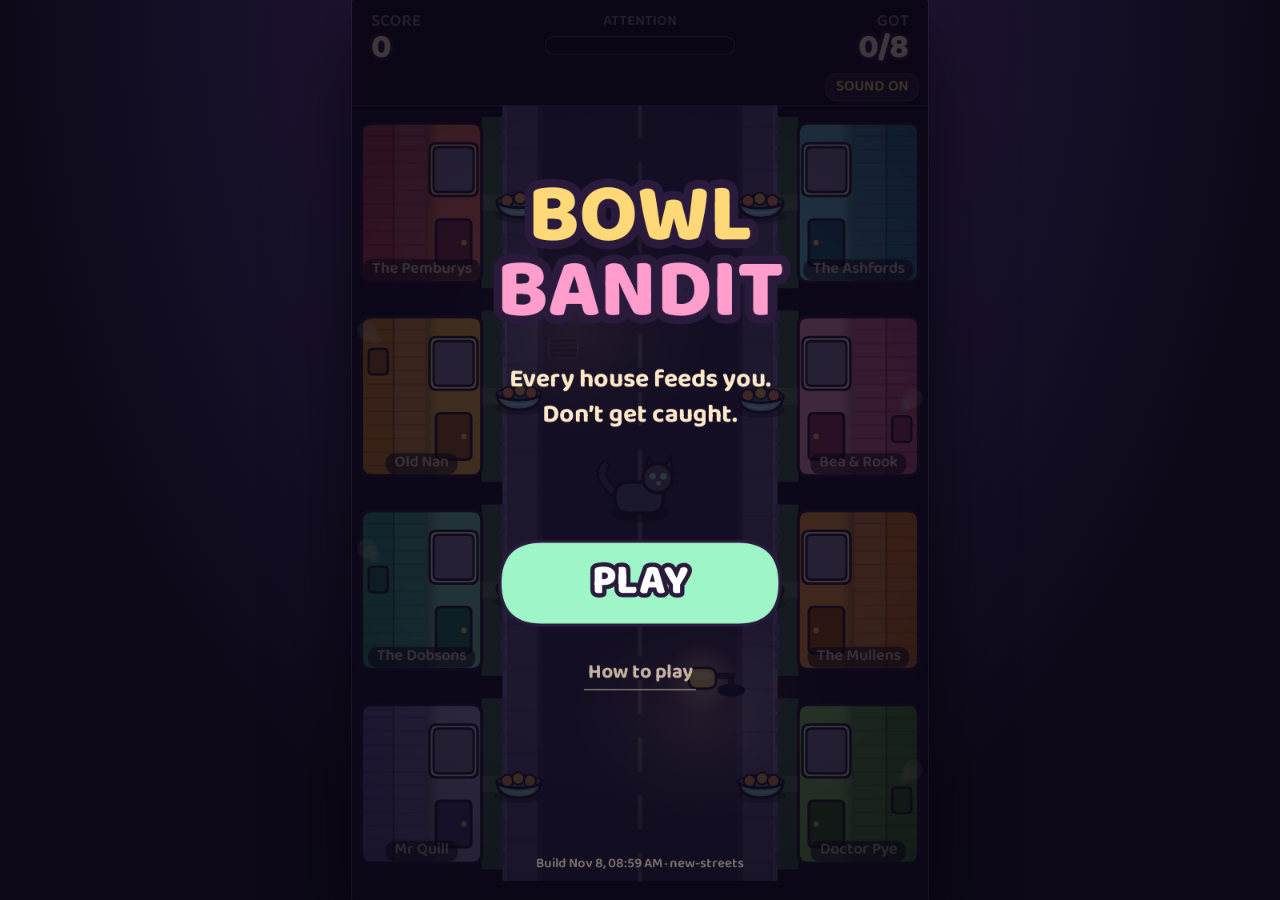
==== commit 1e2eddb0: "Make the mobile game index.html and retire the desktop game (#10) The site's root still served the o" ====
--- a/index.html
+++ b/index.html
@@ -2,1525 +2,33 @@
 <html lang="en">
 <head>
 <meta charset="utf-8">
-<meta name="viewport" content="width=device-width, initial-scale=1">
-<title>Bowl Bandit — a cat on Marrow Street</title>
-<style>
-  * { box-sizing: border-box; }
-  html, body {
-    margin: 0; padding: 0; height: 100%;
-    background: #150e22;
-    background-image: radial-gradient(ellipse at 50% 0%, #3b2560 0%, #150e22 70%);
-    font-family: 'Trebuchet MS', 'Avenir Next', system-ui, sans-serif;
-    color: #ffe9c9;
-  }
-  body { display: flex; align-items: center; justify-content: center; padding: 16px; }
-  #wrap { width: min(100%, 1000px); }
-  canvas {
-    display: block; width: 100%; height: auto;
-    border-radius: 18px; border: 4px solid #2a1b3d;
-    box-shadow: 0 24px 60px rgba(0,0,0,.55), 0 0 0 6px rgba(255,255,255,.04);
-    cursor: pointer; touch-action: manipulation;
-  }
-  #hint { text-align: center; font-size: 13px; opacity: .55; margin-top: 10px; }
-</style>
+<meta name="viewport" content="width=device-width, initial-scale=1, viewport-fit=cover, user-scalable=no">
+<meta name="theme-color" content="#0d0918">
+<meta name="mobile-web-app-capable" content="yes">
+<meta name="apple-mobile-web-app-capable" content="yes">
+<meta name="apple-mobile-web-app-title" content="Bowl Bandit">
+<!-- 'black', not 'black-translucent': translucent puts the game under the
+     status bar, and on a Dynamic Island phone iOS reported no safe-area inset
+     to lay out around, so the timer ended up behind the island. -->
+<meta name="apple-mobile-web-app-status-bar-style" content="black">
+<title>Bowl Bandit</title>
+<link rel="manifest" href="manifest.webmanifest">
+<link rel="icon" href="icons/icon-192.png">
+<link rel="apple-touch-icon" href="icons/apple-touch-icon.png">
+<link rel="stylesheet" href="src/style.css">
 </head>
 <body>
-<div id="wrap">
-  <canvas id="c" width="1000" height="700"></canvas>
-  <div id="hint">Arrow keys / WASD to prowl &nbsp;·&nbsp; Space to eat &nbsp;·&nbsp; M mutes</div>
-</div>
-
+<div id="stage"><canvas id="c"></canvas></div>
+<script src="src/version.js"></script>
+<script src="src/core.js"></script>
+<script src="src/game.js"></script>
 <script>
-"use strict";
-
-/* ------------------------------------------------------------------ *
- *  BOWL BANDIT
- *  Eight houses, eight bowls, two minutes, four waves.
- *  Get seen eating from a NEIGHBOUR's bowl and the witness stops
- *  feeding you. Someone who already gave up grasses you to the owner.
- * ------------------------------------------------------------------ */
-
-const cv  = document.getElementById('c');
-const ctx = cv.getContext('2d');
-const W = 1000, H = 700;
-
-/* ---------- palette ---------- */
-/* Outline weight. Every stroke in the game is scaled by this, so the whole
-   look can be tuned from one number: 1 = original chunky, lower = finer. */
-const STROKE   = 0.7;
-
-const INK      = '#2a1b3d';
-const ROAD     = '#4a3a6e';
-const ROAD_2   = '#553f7d';
-const PAVE     = '#7b6aa8';
-const PAVE_LIP = '#9384c2';
-const WARM     = '#ffd978';
-const MINT     = '#9df5c8';
-
-const HOUSE_TINT = [
-  { wall:'#ff7a6b', roof:'#c9455c', trim:'#ffd3a8' },
-  { wall:'#ffc247', roof:'#e08a2b', trim:'#fff0c0' },
-  { wall:'#79d6b5', roof:'#2f9d84', trim:'#ddfff2' },
-  { wall:'#b39ddb', roof:'#7a5fb0', trim:'#f0e6ff' },
-  { wall:'#6fc7e1', roof:'#3184a8', trim:'#ddf6ff' },
-  { wall:'#ff9ecd', roof:'#d1568f', trim:'#ffe3f1' },
-  { wall:'#ffa145', roof:'#e07a1f', trim:'#ffe9c9' },
-  { wall:'#8fd96b', roof:'#4e9b34', trim:'#e9ffd6' },
-];
-const HOUSE_NAMES = [
-  'The Pemburys', 'Old Nan', 'The Dobsons', 'Mr Quill',
-  'The Ashfords', 'Bea & Rook', 'The Mullens', 'Doctor Pye',
-];
-
-/* ---------- world layout ---------- */
-const HUD_H     = 56;
-const TOP_BASE  = 266;
-const BOT_BASE  = 494;
-const BOWL_TOP  = 300;
-const BOWL_BOT  = 460;
-const ROAD_TOP  = 330;
-const ROAD_BOT  = 430;
-const ROAD_MID  = (ROAD_TOP + ROAD_BOT) / 2;
-const CAT_MIN_Y = 292, CAT_MAX_Y = 470;
-const CAT_MIN_X = 46,  CAT_MAX_X = 954;
-const HOUSE_W   = 190;
-const BODY_H    = 130;
-const VIEW_R    = 300;
-/* Both rows of houses are drawn upright (roof above body). The near row simply
-   sits lower and taller in frame, which reads as houses; mirroring it upside
-   down made the roofs point downward and the whole row looked like arrows. */
-const TOP_BODY_BOT = 266, TOP_ROOF_H = 52, TOP_WIN_DY = 74;
-const BOT_BODY_BOT = 678, BOT_ROOF_H = 54, BOT_WIN_DY = 96;
-
-/* ---------- waves ---------- *
- * Difficulty steps at wave boundaries rather than creeping continuously,
- * so the player can feel the street turning against them.               */
-const WAVES = [
-  { name:'QUIET STREET', secs:30,
-    warn:1.90, watch:1.15, idle:[7.5,12.0], awake:1, bites:3,
-    react:0.55, speed:0.68, zone:0.42, zoneMin:0.22,
-    dog:0,  fox:false, blurb:'nobody is paying much attention yet' },
-  { name:'CURTAINS TWITCHING', secs:30,
-    warn:1.45, watch:1.60, idle:[5.5,9.0],  awake:2, bites:4,
-    react:0.42, speed:0.85, zone:0.36, zoneMin:0.18,
-    dog:19, fox:false, blurb:'a DOG is loose - it sends everyone to the windows' },
-  { name:'GETTING NOSY', secs:30,
-    warn:1.05, watch:2.05, idle:[4.0,7.0],  awake:3, bites:5,
-    react:0.30, speed:1.02, zone:0.31, zoneMin:0.145,
-    dog:15, fox:true,  blurb:'a FOX is working the same street - it will rob your bowls' },
-  { name:'NEIGHBOURHOOD WATCH', secs:30,
-    warn:0.72, watch:2.50, idle:[2.6,4.8],  awake:4, bites:6,
-    react:0.18, speed:1.25, zone:0.26, zoneMin:0.115,
-    dog:11, fox:true,  blurb:'every curtain on Marrow Street is twitching' },
-];
-const GAME_SECONDS = WAVES.reduce((n, w) => n + w.secs, 0);
-const GRACE        = 4.5;
-const KEPT_BONUS   = 40;
-
-/* ---------- helpers ---------- */
-const rand  = (a, b) => a + Math.random() * (b - a);
-const clamp = (v, a, b) => v < a ? a : v > b ? b : v;
-const lerp  = (a, b, t) => a + (b - a) * t;
-const dist  = (x1, y1, x2, y2) => Math.hypot(x1 - x2, y1 - y2);
-
-function rr(x, y, w, h, r) {
-  const k = Math.min(r, Math.abs(w) / 2, Math.abs(h) / 2);
-  ctx.beginPath();
-  ctx.moveTo(x + k, y);
-  ctx.lineTo(x + w - k, y);     ctx.quadraticCurveTo(x + w, y, x + w, y + k);
-  ctx.lineTo(x + w, y + h - k); ctx.quadraticCurveTo(x + w, y + h, x + w - k, y + h);
-  ctx.lineTo(x + k, y + h);     ctx.quadraticCurveTo(x, y + h, x, y + h - k);
-  ctx.lineTo(x, y + k);         ctx.quadraticCurveTo(x, y, x + k, y);
-  ctx.closePath();
-}
-function fillStroke(fill, stroke, lw) {
-  if (fill)   { ctx.fillStyle = fill;     ctx.fill(); }
-  if (stroke) { ctx.strokeStyle = stroke; ctx.lineWidth = (lw || 4) * STROKE; ctx.stroke(); }
-}
-function circle(x, y, r) { ctx.beginPath(); ctx.arc(x, y, r, 0, Math.PI * 2); }
-function text(str, x, y, size, colour, align, weight) {
-  ctx.font = (weight || 'bold') + ' ' + size + "px 'Trebuchet MS', system-ui, sans-serif";
-  ctx.textAlign = align || 'center';
-  ctx.textBaseline = 'middle';
-  ctx.fillStyle = colour;
-  ctx.fillText(str, x, y);
-}
-function outlinedText(str, x, y, size, colour, align) {
-  ctx.font = "bold " + size + "px 'Trebuchet MS', system-ui, sans-serif";
-  ctx.textAlign = align || 'center';
-  ctx.textBaseline = 'middle';
-  ctx.lineJoin = 'round';
-  ctx.lineWidth = Math.max(4, size * 0.22) * STROKE;
-  ctx.strokeStyle = INK;
-  ctx.strokeText(str, x, y);
-  ctx.fillStyle = colour;
-  ctx.fillText(str, x, y);
-}
-
-/* ---------- sound ---------- */
-const Sfx = {
-  ac: null, muted: false,
-  boot() {
-    if (!this.ac) { const AC = window.AudioContext || window.webkitAudioContext; if (AC) this.ac = new AC(); }
-    if (this.ac && this.ac.state === 'suspended') this.ac.resume();
-  },
-  tone(freq, dur, type, vol, slideTo, delay) {
-    if (this.muted || !this.ac) return;
-    const t = this.ac.currentTime + (delay || 0);
-    const o = this.ac.createOscillator(), g = this.ac.createGain();
-    o.type = type || 'triangle';
-    o.frequency.setValueAtTime(freq, t);
-    if (slideTo) o.frequency.exponentialRampToValueAtTime(slideTo, t + dur);
-    g.gain.setValueAtTime(0.0001, t);
-    g.gain.exponentialRampToValueAtTime(vol || 0.15, t + 0.012);
-    g.gain.exponentialRampToValueAtTime(0.0001, t + dur);
-    o.connect(g); g.connect(this.ac.destination);
-    o.start(t); o.stop(t + dur + 0.02);
-  },
-  bite()   { this.tone(rand(620, 760), 0.09, 'triangle', 0.16, 980); },
-  miss()   { this.tone(150, 0.16, 'sawtooth', 0.11, 80); },
-  clear()  { [660, 880, 1100].forEach((f, i) => this.tone(f, 0.13, 'triangle', 0.16, null, i * 0.07)); },
-  stir()   { this.tone(400, 0.07, 'sine', 0.07, 520); },
-  caught() { this.tone(300, 0.5, 'square', 0.14, 90); },
-  step()   { this.tone(rand(180, 230), 0.04, 'sine', 0.045); },
-  bark()   { [220, 180].forEach((f, i) => this.tone(f, 0.11, 'square', 0.13, f * 0.6, i * 0.16)); },
-  waveUp() { [440, 554, 659, 880].forEach((f, i) => this.tone(f, 0.18, 'triangle', 0.13, null, i * 0.09)); },
-  steal()  { this.tone(520, 0.22, 'sawtooth', 0.10, 180); },
-  call()   { [523, 392].forEach((f, i) => this.tone(f, 0.4, 'sine', 0.13, null, i * 0.34)); },
-  over()   { [520, 440, 330, 262].forEach((f, i) => this.tone(f, 0.3, 'triangle', 0.14, null, i * 0.15)); },
-};
-
-/* ---------- state ---------- */
-let houses = [];
-let scene = 'title';          // title | play | caught | pickup | over
-let score = 0, bowlsCleared = 0, foxLosses = 0, timeLeft = GAME_SECONDS;
-let keptBonus = 0;
-let eat = null, caughtInfo = null;
-let flash = 0, shakeT = 0, elapsed = 0;
-let spotHeat = 0, spotBy = null;
-let floaters = [];
-let waveIdx = 0, banner = null;
-let dog = null, dogTimer = 0;
-let fox = null;
-let pickup = null;
-
-const cat = { x: 500, y: 400, vx: 0, vy: 0, face: 1, walk: 0, blink: 2.5, tail: 0, startle: 0, happy: 0 };
-
-/* current wave, and 0..1 position across the whole round */
-function wave() { return WAVES[waveIdx]; }
-function wt()   { return waveIdx / (WAVES.length - 1); }
-function played(){ return GAME_SECONDS - timeLeft; }
-
-function waveAt(sec) {
-  let acc = 0;
-  for (let i = 0; i < WAVES.length; i++) { acc += WAVES[i].secs; if (sec < acc) return i; }
-  return WAVES.length - 1;
-}
-function waveProgress() {
-  let acc = 0;
-  for (let i = 0; i < waveIdx; i++) acc += WAVES[i].secs;
-  return clamp((played() - acc) / wave().secs, 0, 1);
-}
-
-/* ---------- houses ---------- */
-function buildHouses() {
-  houses = [];
-  let id = 0;
-  for (const side of ['top', 'bottom']) {
-    for (let i = 0; i < 4; i++) {
-      const cx = 125 + i * 250;
-      const top  = side === 'top';
-      const base = top ? TOP_BASE : BOT_BASE;
-      const dir  = top ? 1 : -1;
-      const bodyBot  = top ? TOP_BODY_BOT : BOT_BODY_BOT;
-      const roofH    = top ? TOP_ROOF_H   : BOT_ROOF_H;
-      const winDy    = top ? TOP_WIN_DY   : BOT_WIN_DY;
-      const bodyTop  = bodyBot - BODY_H;
-      houses.push({
-        id, i, side, cx, base, dir,
-        tint: HOUSE_TINT[id], name: HOUSE_NAMES[id],
-        tilt: rand(-0.018, 0.018),
-        bodyBot, bodyTop, roofApex: bodyTop - roofH, chimney: top,
-        wx: cx, wy: bodyBot - winDy,
-        bowlY: side === 'top' ? BOWL_TOP : BOWL_BOT,
-        angry: false, state: 'idle', t: GRACE + rand(0, 6),
-        curtain: 0, glow: 0, bowl: null, respawn: rand(0, 2),
-        shake: 0, bang: 0,
-      });
-      id++;
-    }
+  /* offline play once installed; skipped when opened as a file.
+     updateViaCache 'none' so the worker script itself is always checked
+     against the server: an old worker is what keeps an old build alive. */
+  if ('serviceWorker' in navigator && location.protocol.startsWith('http')) {
+    navigator.serviceWorker.register('sw.js', { updateViaCache: 'none' }).catch(() => {});
   }
-  for (const h of houses) {
-    h.neighbours = houses
-      .filter(o => o !== h && ((o.side === h.side && Math.abs(o.i - h.i) === 1) ||
-                               (o.side !== h.side && o.i === h.i)))
-      .map(o => o.id);
-  }
-}
-
-/* Small bowls in early waves (quick, safe visits); big ones later (long, exposed). */
-function spawnBowl(h) {
-  const n = wave().bites;
-  h.bowl = { food: n, max: n, bob: rand(0, 6.28), pop: 0 };
-}
-
-function resetGame() {
-  buildHouses();
-  waveIdx = 0;
-  houses.forEach(spawnBowl);
-  cat.x = 500; cat.y = 400; cat.vx = cat.vy = 0; cat.face = 1;
-  cat.startle = 0; cat.happy = 0;
-  score = 0; bowlsCleared = 0; foxLosses = 0; timeLeft = GAME_SECONDS;
-  eat = null; caughtInfo = null; flash = 0; shakeT = 0; elapsed = 0;
-  spotHeat = 0; spotBy = null; keptBonus = 0;
-  floaters = []; dog = null; fox = null; pickup = null;
-  dogTimer = 0;
-  banner = { t: 2.6, idx: 0 };
-  scene = 'play';
-}
-
-function endRound() {
-  if (scene === 'over') return;
-  keptBonus = houses.filter(h => !h.angry).length * KEPT_BONUS;
-  stopEating();
-  banner = null;
-  scene = 'over';
-  Sfx.over();
-}
-
-function floater(x, y, str, colour) { floaters.push({ x, y, str, colour, t: 0 }); }
-
-/* ---------- input ---------- */
-const keys = {};
-const MOVE_KEYS = ['arrowup','arrowdown','arrowleft','arrowright','w','a','s','d'];
-
-addEventListener('keydown', e => {
-  const k = e.key.toLowerCase();
-  if (MOVE_KEYS.includes(k) || k === ' ' || k === 'spacebar') e.preventDefault();
-  if (keys[k]) return;
-  keys[k] = true;
-  Sfx.boot();
-  if (k === 'm') { Sfx.muted = !Sfx.muted; return; }
-  if (k === ' ' || k === 'spacebar' || k === 'enter') {
-    if (scene === 'title' || scene === 'over') { resetGame(); return; }
-    if (scene === 'play') pressAction();
-  }
-  if (k === 'escape' && eat) stopEating();
-});
-addEventListener('keyup', e => { keys[e.key.toLowerCase()] = false; });
-cv.addEventListener('pointerdown', () => {
-  Sfx.boot();
-  if (scene === 'title' || scene === 'over') resetGame();
-  else if (scene === 'play') pressAction();
-});
-
-/* ---------- eating ---------- */
-function nearestBowl() {
-  let best = null, bd = 64;
-  for (const h of houses) {
-    if (!h.bowl) continue;
-    const d = dist(cat.x, cat.y, h.cx, h.bowlY);
-    if (d < bd) { bd = d; best = h; }
-  }
-  return best;
-}
-function pressAction() {
-  if (eat) { takeBite(); return; }
-  const h = nearestBowl();
-  if (h) startEating(h);
-}
-function startEating(h) {
-  const w = wave();
-  eat = {
-    h, t: rand(0.2, 0.8), dir: Math.random() < 0.5 ? 1 : -1,
-    speed: w.speed, zoneW: w.zone, zoneMin: w.zoneMin, zone: 0.35,
-    bites: 0, cool: 0, flashBad: 0, flashGood: 0,
-  };
-  placeZone();
-  cat.x = lerp(cat.x, h.cx, 0.6);
-  cat.y = h.bowlY + (h.side === 'top' ? 26 : -26);
-}
-function placeZone() {
-  for (let n = 0; n < 40; n++) {
-    const z = rand(0.04, 0.96 - eat.zoneW);
-    if (Math.abs((z + eat.zoneW / 2) - eat.t) > 0.22) { eat.zone = z; return; }
-  }
-  eat.zone = 1 - eat.zoneW - 0.04;
-}
-function stopEating() { eat = null; }
-
-function takeBite() {
-  if (eat.cool > 0) return;
-  const h = eat.h;
-  if (eat.t < eat.zone || eat.t > eat.zone + eat.zoneW) {
-    eat.cool = 0.34; eat.flashBad = 0.3;
-    Sfx.miss();
-    makeNoise(h.cx, h.bowlY);
-    return;
-  }
-  eat.bites++; eat.flashGood = 0.2;
-  score += 10; cat.happy = 0.35;
-  Sfx.bite();
-  floater(h.cx, h.bowlY - 30, '+10', '#ffe9a8');
-
-  h.bowl.food--; h.bowl.pop = 0.22;
-  eat.speed = Math.min(2.5, eat.speed + 0.10);
-  eat.zoneW = Math.max(eat.zoneMin, eat.zoneW - 0.022);
-
-  if (h.bowl.food <= 0) {
-    h.bowl = null; h.respawn = rand(5.5, 9);
-    bowlsCleared++; score += 25;
-    floater(h.cx, h.bowlY - 56, 'BOWL CLEARED +25', MINT);
-    Sfx.clear();
-    stopEating();
-    return;
-  }
-  placeZone();
-}
-
-/* A missed bite clatters the bowl and brings nearby residents to the window. */
-function makeNoise(x, y) {
-  const t = wt();
-  const reach = lerp(200, 340, t);
-  const lo = lerp(1.8, 0.35, t), hi = lerp(3.0, 1.1, t);
-  for (const h of houses) {
-    if (h.state !== 'idle') continue;
-    if (dist(x, y, h.wx, h.wy) < reach) { h.t = Math.min(h.t, rand(lo, hi)); h.shake = 0.25; }
-  }
-}
-
-/* ---------- resident behaviour ---------- */
-function updateHouses(dt) {
-  const w = wave();
-  const maxAwake = w.awake;
-  let awake = houses.reduce((n, h) => n + (h.state !== 'idle' ? 1 : 0), 0);
-
-  for (const h of houses) {
-    h.shake = Math.max(0, h.shake - dt);
-    h.bang  = Math.max(0, h.bang - dt);
-
-    // An angry resident stops feeding you but never stops watching.
-    if (!h.angry && !h.bowl) {
-      h.respawn -= dt;
-      if (h.respawn <= 0 && !(eat && eat.h === h) && !(fox && fox.target === h)) spawnBowl(h);
-    }
-
-    h.t -= dt;
-    if (h.t <= 0) {
-      if (h.state === 'idle') {
-        if (awake >= maxAwake) {
-          h.t = rand(0.5, 1.5);
-        } else {
-          h.state = 'stir'; h.t = w.warn; h.bang = h.t; awake++;
-          Sfx.stir();
-        }
-      } else if (h.state === 'stir') {
-        h.state = 'watch'; h.t = w.watch + rand(0, 0.5);
-      } else {
-        h.state = 'idle'; h.t = rand(w.idle[0], w.idle[1]); awake--;
-      }
-    }
-
-    const wantGlow    = h.state === 'watch' ? 1 : h.state === 'stir' ? 0.55 : 0.22;
-    const wantCurtain = h.state === 'watch' ? 1 : h.state === 'stir' ? 0.5  : 0;
-    h.glow    = lerp(h.glow, wantGlow, dt * 7);
-    h.curtain = lerp(h.curtain, wantCurtain, dt * 8);
-  }
-}
-
-function isThreat(w, owner) { return w !== owner && owner.neighbours.includes(w.id); }
-function canSee(w) { return w.state === 'watch' && dist(cat.x, cat.y, w.wx, w.wy) < VIEW_R; }
-
-/* A resident needs a moment to register what they're seeing — your window to bolt. */
-function checkSpotted(dt) {
-  let seer = null;
-  if (eat) {
-    for (const w of houses) if (isThreat(w, eat.h) && canSee(w)) { seer = w; break; }
-  }
-  if (seer) {
-    spotBy = seer;
-    spotHeat += dt;
-    if (spotHeat >= wave().react) { spotHeat = 0; spotBy = null; getCaught(seer, eat.h); }
-  } else {
-    spotHeat = Math.max(0, spotHeat - dt * 2.5);
-    if (spotHeat === 0) spotBy = null;
-  }
-}
-
-function getCaught(witness, owner) {
-  const grass = witness.angry;            // already stopped feeding — they tell instead
-  const loser = grass ? owner : witness;
-  loser.angry = true; loser.bowl = null;
-  witness.state = 'idle'; witness.t = rand(2.2, 3.6);
-  witness.glow = 0; witness.curtain = 0;
-  caughtInfo = { w: witness, owner, loser, grass, t: 1.6 };
-  stopEating();
-  cat.startle = 1.1; flash = 0.5; shakeT = 0.5;
-  Sfx.caught();
-  floater(loser.cx, loser.wy - 110, 'NO MORE BOWLS!', '#ff8f8f');
-  scene = 'caught';
-}
-
-/* ---------- the dog ---------- *
- * Runs the length of the street. Every resident goes to the window to look,
- * so the only safe move is to be off the bowls when it passes.            */
-function spawnDog() {
-  const dir = Math.random() < 0.5 ? 1 : -1;
-  dog = { dir, x: dir === 1 ? -70 : W + 70, y: ROAD_MID + rand(-12, 12), phase: 'bark', t: 1.15, run: 0 };
-  Sfx.bark();
-}
-function updateDog(dt) {
-  const w = wave();
-  if (!dog) {
-    if (w.dog > 0) {
-      dogTimer -= dt;
-      if (dogTimer <= 0) { spawnDog(); dogTimer = w.dog + rand(-3, 3); }
-    }
-    return;
-  }
-  dog.run += dt;
-  if (dog.phase === 'bark') {
-    // telegraph: every curtain twitches before the dog appears
-    for (const h of houses) {
-      if (h.state === 'idle') { h.state = 'stir'; h.bang = Math.max(h.bang, 0.6); }
-      h.t = Math.max(h.t, 0.35);
-    }
-    dog.t -= dt;
-    if (dog.t <= 0) { dog.phase = 'run'; Sfx.bark(); }
-    return;
-  }
-  dog.x += dog.dir * 430 * dt;
-  for (const h of houses) { h.state = 'watch'; h.t = 0.7; }
-  if (dog.x < -110 || dog.x > W + 110) dog = null;
-}
-
-/* ---------- the fox ---------- *
- * Competition, not a threat. It robs bowls; residents don't care.        */
-function spawnFox() {
-  const fromLeft = Math.random() < 0.5;
-  fox = { x: fromLeft ? -50 : W + 50, y: ROAD_MID, face: fromLeft ? 1 : -1,
-          target: null, eatT: 0, walk: 0, rest: 0 };
-}
-function foxPickTarget() {
-  let best = null, bd = 1e9;
-  for (const h of houses) {
-    if (!h.bowl) continue;
-    const d = dist(fox.x, fox.y, h.cx, h.bowlY);
-    if (d < bd) { bd = d; best = h; }
-  }
-  fox.target = best;
-}
-function updateFox(dt) {
-  if (!wave().fox) return;
-  if (!fox) { spawnFox(); return; }
-  fox.walk += dt;
-
-  if (fox.rest > 0) {            // a smug sit-down between courses
-    fox.rest -= dt;
-    fox.target = null;
-    return;
-  }
-  if (!fox.target || !fox.target.bowl) { foxPickTarget(); fox.eatT = 0; }
-  if (!fox.target) {                                  // nothing to rob — mooch about
-    fox.x += fox.face * 55 * dt;
-    if (fox.x < 60 || fox.x > W - 60) fox.face *= -1;
-    fox.y = lerp(fox.y, ROAD_MID, dt * 2);
-    return;
-  }
-
-  const h = fox.target;
-  const tx = h.cx, ty = h.bowlY + (h.side === 'top' ? 24 : -24);
-  const d = dist(fox.x, fox.y, tx, ty);
-  if (d > 12) {
-    const sp = 112;                                   // slower than the cat: you can beat it
-    fox.x += ((tx - fox.x) / d) * sp * dt;
-    fox.y += ((ty - fox.y) / d) * sp * dt;
-    if (Math.abs(tx - fox.x) > 2) fox.face = tx > fox.x ? 1 : -1;
-    fox.eatT = 0;
-    return;
-  }
-  fox.eatT += dt;
-  if (fox.eatT >= 1.0) {                              // one ball at a time
-    fox.eatT = 0;
-    if (h.bowl) {
-      h.bowl.food--; h.bowl.pop = 0.2;
-      if (h.bowl.food <= 0) {
-        h.bowl = null; h.respawn = rand(5.5, 9);
-        foxLosses++;
-        floater(h.cx, h.bowlY - 44, 'FOX GOT IT!', '#ff9d6b');
-        Sfx.steal();
-        if (eat && eat.h === h) stopEating();
-        fox.target = null;
-        fox.rest = 1.4;
-      }
-    }
-  }
-}
-
-/* ---------- the owner arrives ---------- */
-function beginPickup() {
-  stopEating();
-  const fromLeft = cat.x > W / 2 ? false : true;
-  pickup = { t: 0, x: fromLeft ? -70 : W + 70, dir: fromLeft ? 1 : -1, holding: false, walk: 0 };
-  scene = 'pickup';
-  Sfx.call();
-}
-function updatePickup(dt) {
-  pickup.t += dt; pickup.walk += dt;
-  const stopX = cat.x - pickup.dir * 40;
-  if (!pickup.holding) {
-    const d = stopX - pickup.x;
-    if (Math.abs(d) > 4) pickup.x += Math.sign(d) * 190 * dt;
-    else pickup.holding = true;
-  }
-  if (pickup.t > 3.4) endRound();
-}
-
-/* ---------- update ---------- */
-function update(dt) {
-  cat.tail += dt;
-  cat.blink -= dt;
-  if (cat.blink < -0.12) cat.blink = rand(2, 5.5);
-  cat.startle = Math.max(0, cat.startle - dt);
-  cat.happy   = Math.max(0, cat.happy - dt);
-  flash  = Math.max(0, flash - dt * 2);
-  shakeT = Math.max(0, shakeT - dt);
-  for (const f of floaters) f.t += dt;
-  floaters = floaters.filter(f => f.t < 1.3);
-  for (const h of houses) if (h.bowl) { h.bowl.bob += dt; h.bowl.pop = Math.max(0, h.bowl.pop - dt); }
-  if (banner) { banner.t -= dt; if (banner.t <= 0) banner = null; }
-
-  if (scene === 'pickup') { updatePickup(dt); updateHouses(dt); return; }
-
-  if (scene === 'caught') {
-    caughtInfo.t -= dt;
-    updateHouses(dt);
-    if (caughtInfo.t <= 0) {
-      caughtInfo = null;
-      if (houses.every(h => h.angry)) endRound();
-      else scene = 'play';
-    }
-    return;
-  }
-  if (scene !== 'play') return;
-
-  elapsed  += dt;
-  timeLeft -= dt;
-  if (timeLeft <= 0) { timeLeft = 0; beginPickup(); return; }
-
-  // wave changeover
-  const wi = waveAt(played());
-  if (wi !== waveIdx) {
-    waveIdx = wi;
-    banner = { t: 2.8, idx: wi };
-    Sfx.waveUp();
-    if (wave().dog > 0 && !dog) dogTimer = rand(4, 8);
-    if (wave().fox && !fox) spawnFox();
-  }
-
-  /* movement */
-  const up    = keys['arrowup']    || keys['w'];
-  const down  = keys['arrowdown']  || keys['s'];
-  const left  = keys['arrowleft']  || keys['a'];
-  const right = keys['arrowright'] || keys['d'];
-  let dx = (right ? 1 : 0) - (left ? 1 : 0);
-  let dy = (down  ? 1 : 0) - (up   ? 1 : 0);
-
-  if (eat && (dx || dy)) stopEating();
-
-  if (!eat) {
-    const SPEED = 205;
-    if (dx && dy) { const k = Math.SQRT1_2; dx *= k; dy *= k; }
-    cat.vx = lerp(cat.vx, dx * SPEED, dt * 14);
-    cat.vy = lerp(cat.vy, dy * SPEED, dt * 14);
-    cat.x = clamp(cat.x + cat.vx * dt, CAT_MIN_X, CAT_MAX_X);
-    cat.y = clamp(cat.y + cat.vy * dt, CAT_MIN_Y, CAT_MAX_Y);
-    if (dx) cat.face = dx > 0 ? 1 : -1;
-    const spd = Math.hypot(cat.vx, cat.vy);
-    const before = cat.walk;
-    cat.walk += spd * dt * 0.05;
-    if (spd > 30 && Math.floor(before / 3) !== Math.floor(cat.walk / 3)) Sfx.step();
-  } else {
-    cat.vx = cat.vy = 0;
-    eat.cool      = Math.max(0, eat.cool - dt);
-    eat.flashBad  = Math.max(0, eat.flashBad - dt);
-    eat.flashGood = Math.max(0, eat.flashGood - dt);
-    eat.t += eat.dir * eat.speed * dt;
-    if (eat.t > 1) { eat.t = 1; eat.dir = -1; }
-    if (eat.t < 0) { eat.t = 0; eat.dir = 1; }
-    if (!eat.h.bowl) stopEating();
-  }
-
-  updateHouses(dt);
-  updateDog(dt);
-  updateFox(dt);
-  checkSpotted(dt);
-
-  if (houses.every(h => h.angry)) endRound();
-}
-
-/* ================================================================== *
- *  DRAWING
- * ================================================================== */
-const stars = Array.from({ length: 70 }, () => ({
-  x: Math.random() * W, y: HUD_H + Math.random() * 190, r: rand(0.8, 2.1), p: rand(0, 6.28),
-}));
-
-function drawBackdrop() {
-  // The sky only occupies the strip behind the far houses. Previously this
-  // gradient was stretched over the whole canvas, so everything below the road
-  // clamped to the warm horizon stop and became one flat orange band.
-  const g = ctx.createLinearGradient(0, HUD_H, 0, TOP_BASE);
-  g.addColorStop(0, '#3f2a6b'); g.addColorStop(0.52, '#8a4b8f'); g.addColorStop(1, '#ef8f6a');
-  ctx.fillStyle = g; ctx.fillRect(0, HUD_H, W, TOP_BASE - HUD_H);
-
-  for (const st of stars) {
-    ctx.globalAlpha = (0.45 + 0.55 * Math.abs(Math.sin(elapsed * 1.6 + st.p))) * 0.9;
-    ctx.fillStyle = '#fff4d0'; circle(st.x, st.y, st.r); ctx.fill();
-  }
-  ctx.globalAlpha = 1;
-
-  ctx.save();
-  ctx.globalAlpha = 0.9;
-  circle(880, HUD_H + 52, 27); fillStroke('#fff1c2', INK, 4);
-  ctx.globalAlpha = 0.35;
-  circle(871, HUD_H + 45, 6); fillStroke('#e6d3a0', null);
-  circle(889, HUD_H + 61, 4.5); fillStroke('#e6d3a0', null);
-  ctx.restore();
-
-  // night ground in front of the near houses
-  ctx.fillStyle = '#2c2148'; ctx.fillRect(0, BOT_BASE, W, H - BOT_BASE);
-
-  ctx.fillStyle = PAVE;     ctx.fillRect(0, TOP_BASE, W, BOT_BASE - TOP_BASE);
-  ctx.fillStyle = PAVE_LIP; ctx.fillRect(0, TOP_BASE, W, 7);
-  ctx.fillStyle = PAVE_LIP; ctx.fillRect(0, BOT_BASE - 7, W, 7);
-  ctx.fillStyle = ROAD;     ctx.fillRect(0, ROAD_TOP, W, ROAD_BOT - ROAD_TOP);
-  ctx.fillStyle = ROAD_2;   ctx.fillRect(0, ROAD_TOP, W, 6);
-  ctx.fillStyle = ROAD_2;   ctx.fillRect(0, ROAD_BOT - 6, W, 6);
-
-  ctx.strokeStyle = 'rgba(42,27,61,.18)'; ctx.lineWidth = 3 * STROKE;
-  for (let x = 0; x < W; x += 62) {
-    ctx.beginPath(); ctx.moveTo(x, TOP_BASE + 7); ctx.lineTo(x, ROAD_TOP); ctx.stroke();
-    ctx.beginPath(); ctx.moveTo(x + 31, ROAD_BOT); ctx.lineTo(x + 31, BOT_BASE - 7); ctx.stroke();
-  }
-  ctx.strokeStyle = 'rgba(255,233,201,.35)';
-  ctx.lineWidth = 6 * STROKE; ctx.lineCap = 'round'; ctx.setLineDash([34, 30]);
-  ctx.beginPath(); ctx.moveTo(0, ROAD_MID); ctx.lineTo(W, ROAD_MID); ctx.stroke();
-  ctx.setLineDash([]);
-}
-
-function drawBunting() {
-  const y0 = 104, sag = 22, span = 250;   // strung across the roofs, clear of the street
-  const wireY = x => y0 + sag * Math.sin(Math.PI * ((x % span) / span));
-  ctx.strokeStyle = 'rgba(42,27,61,.75)'; ctx.lineWidth = 3 * STROKE;
-  ctx.beginPath();
-  for (let x = 0; x <= W; x += 8) { if (x === 0) ctx.moveTo(x, wireY(x)); else ctx.lineTo(x, wireY(x)); }
-  ctx.stroke();
-  const cols = ['#ff7a6b', '#ffc247', '#79d6b5', '#6fc7e1', '#ff9ecd'];
-  for (let x = 18; x < W; x += 34) {
-    const y = wireY(x), sway = Math.sin(elapsed * 1.5 + x * 0.03) * 3;
-    ctx.beginPath();
-    ctx.moveTo(x - 9, y); ctx.lineTo(x + 9, y); ctx.lineTo(x + sway, y + 20);
-    ctx.closePath();
-    fillStroke(cols[(x / 34 | 0) % cols.length], INK, 2.5);
-  }
-}
-
-function drawLamp(x) {
-  const baseY = ROAD_TOP - 2;
-  ctx.save();
-  rr(x - 5, baseY - 96, 10, 96, 5);   fillStroke('#3a2b57', INK, 3);
-  rr(x - 16, baseY - 118, 32, 26, 10); fillStroke(WARM, INK, 3.5);
-  ctx.globalCompositeOperation = 'lighter';
-  const g = ctx.createRadialGradient(x, baseY - 106, 4, x, baseY - 106, 70);
-  g.addColorStop(0, 'rgba(255,214,120,.36)'); g.addColorStop(1, 'rgba(255,214,120,0)');
-  ctx.fillStyle = g; circle(x, baseY - 106, 70); ctx.fill();
-  ctx.restore();
-}
-
-function drawHouse(h) {
-  const t = h.tint, half = HOUSE_W / 2, dull = h.angry;
-  const bodyH = h.bodyBot - h.bodyTop;
-  const roofH = h.bodyTop - h.roofApex;
-  const winDy = h.bodyBot - h.wy;
-
-  ctx.save();
-  ctx.translate(h.cx + (h.shake > 0 ? Math.sin(h.shake * 70) * 2 : 0), h.bodyBot);
-  ctx.rotate(h.tilt);
-
-  if (h.chimney) {
-    rr(-62, -(bodyH + 70), 26, 40, 4); fillStroke(dull ? '#6b5b83' : t.roof, INK, 4);
-    if (!dull) {
-      ctx.globalAlpha = 0.26;
-      for (let i = 0; i < 3; i++) {
-        const p = (elapsed * 0.45 + i * 0.33) % 1;
-        circle(-49 + Math.sin(p * 5 + i) * 10, -(bodyH + 74) - p * 14, 6 + p * 7);
-        ctx.fillStyle = '#ffeecf'; ctx.fill();
-      }
-      ctx.globalAlpha = 1;
-    }
-  }
-
-  ctx.beginPath();
-  ctx.moveTo(-half - 18, -bodyH); ctx.lineTo(0, -(bodyH + roofH)); ctx.lineTo(half + 18, -bodyH);
-  ctx.closePath(); fillStroke(dull ? '#5f5079' : t.roof, INK, 4);
-
-  rr(-half, -bodyH, HOUSE_W, bodyH, 8); fillStroke(dull ? '#7a6c93' : t.wall, INK, 4);
-
-  ctx.strokeStyle = 'rgba(42,27,61,.13)'; ctx.lineWidth = 3 * STROKE;
-  for (let y = -bodyH + 22; y < -6; y += 22) {
-    ctx.beginPath(); ctx.moveTo(-half + 4, y); ctx.lineTo(half - 4, y); ctx.stroke();
-  }
-
-  rr(46, -56, 46, 56, 8); fillStroke(dull ? '#5f5079' : t.roof, INK, 4);
-  circle(56, -28, 3.5); fillStroke(WARM, INK, 2);
-
-  const wx = -34, wy = -winDy - 26, ww = 68, wh = 52;
-  rr(wx - 5, wy - 5, ww + 10, wh + 10, 8); fillStroke(dull ? '#5f5079' : t.trim, INK, 4);
-  rr(wx, wy, ww, wh, 5);
-  ctx.fillStyle = dull ? '#2f2544'
-    : 'rgba(255,' + (lerp(200, 226, h.glow) | 0) + ',' + (lerp(120, 150, h.glow) | 0) + ',1)';
-  ctx.fill();
-
-  if (!dull) {
-    ctx.save(); ctx.clip();
-    const s = h.curtain;
-    if (s > 0.05) {
-      // an actual person at the glass: shoulders, head, hair, eyes. The old
-      // flat silhouette with two glowing dots read as an insect.
-      const mx = wx + ww / 2, hy = wy + wh - lerp(-2, 31, s);
-      ctx.fillStyle = t.roof;
-      rr(mx - 21, hy + 9, 42, 34, 15); ctx.fill();
-      ctx.fillStyle = '#f2c49b';
-      circle(mx, hy, 11.5); ctx.fill();
-      ctx.fillStyle = '#4a3550';
-      ctx.beginPath(); ctx.arc(mx, hy - 1.5, 11.5, Math.PI * 1.02, Math.PI * 1.98);
-      ctx.closePath(); ctx.fill();
-      if (s > 0.5) {
-        ctx.fillStyle = '#2a1b3d';
-        circle(mx - 4.2, hy + 1.5, 1.9); ctx.fill();
-        circle(mx + 4.2, hy + 1.5, 1.9); ctx.fill();
-      }
-    }
-    const cwd = lerp(ww * 0.5, ww * 0.16, h.curtain);
-    ctx.fillStyle = 'rgba(255,255,255,.5)';
-    ctx.fillRect(wx, wy, cwd, wh);
-    ctx.fillRect(wx + ww - cwd, wy, cwd, wh);
-    ctx.restore();
-  }
-
-  // a boarded-up resident still watches through the gap in the planks
-  if (dull && h.glow > 0.12) {
-    ctx.save();
-    rr(wx, wy, ww, wh, 5); ctx.clip();
-    ctx.globalAlpha = clamp(h.glow, 0, 1);
-    ctx.fillStyle = '#e9b6ff'; ctx.fillRect(wx, wy + wh / 2 - 11, ww, 22);
-    ctx.fillStyle = 'rgba(42,27,61,.92)';
-    circle(wx + ww / 2, wy + wh / 2 + 3, 12); ctx.fill();
-    if (h.curtain > 0.6) {
-      ctx.fillStyle = '#fff0c8';
-      circle(wx + ww / 2 - 4.5, wy + wh / 2 - 1, 2.3); ctx.fill();
-      circle(wx + ww / 2 + 4.5, wy + wh / 2 - 1, 2.3); ctx.fill();
-    }
-    ctx.restore();
-  }
-
-  rr(wx, wy, ww, wh, 5); fillStroke(null, INK, 3.5);
-  ctx.beginPath();
-  ctx.moveTo(wx + ww / 2, wy); ctx.lineTo(wx + ww / 2, wy + wh);
-  ctx.moveTo(wx, wy + wh / 2); ctx.lineTo(wx + ww, wy + wh / 2);
-  ctx.strokeStyle = INK; ctx.lineWidth = 3 * STROKE; ctx.stroke();
-
-  if (dull) {
-    ctx.lineCap = 'round'; ctx.strokeStyle = '#6b4a2e'; ctx.lineWidth = 11 * STROKE;
-    ctx.beginPath(); ctx.moveTo(wx - 10, wy + 4); ctx.lineTo(wx + ww + 10, wy + wh - 6); ctx.stroke();
-    ctx.beginPath(); ctx.moveTo(wx - 10, wy + wh - 6); ctx.lineTo(wx + ww + 10, wy + 4); ctx.stroke();
-  }
-
-  circle(-half - 8, -14, 18); fillStroke(dull ? '#4f6046' : '#5fbf74', INK, 3.5);
-  circle(-half + 12, -10, 14); fillStroke(dull ? '#4f6046' : '#71d489', INK, 3.5);
-  ctx.restore();
-}
-
-function drawWindowLight(h) {
-  if (h.glow < 0.06) return;
-  const threat = eat && isThreat(h, eat.h);
-  const strength = h.state === 'watch' ? 1 : h.state === 'stir' ? 0.35 : 0.12;
-  const a = h.glow * strength;
-
-  ctx.save();
-  ctx.beginPath(); ctx.rect(0, TOP_BASE, W, BOT_BASE - TOP_BASE); ctx.clip();
-  ctx.globalCompositeOperation = 'lighter';
-  const g = ctx.createRadialGradient(h.wx, h.wy, 10, h.wx, h.wy, VIEW_R);
-  if (threat && h.state === 'watch') {
-    g.addColorStop(0, 'rgba(255,120,120,' + (0.40 * a) + ')');
-    g.addColorStop(0.6, 'rgba(255,90,90,' + (0.16 * a) + ')');
-    g.addColorStop(1, 'rgba(255,80,80,0)');
-  } else if (h.angry) {
-    g.addColorStop(0, 'rgba(214,150,255,' + (0.30 * a) + ')');
-    g.addColorStop(0.6, 'rgba(196,130,245,' + (0.12 * a) + ')');
-    g.addColorStop(1, 'rgba(196,130,245,0)');
-  } else {
-    g.addColorStop(0, 'rgba(255,206,120,' + (0.34 * a) + ')');
-    g.addColorStop(0.6, 'rgba(255,190,110,' + (0.13 * a) + ')');
-    g.addColorStop(1, 'rgba(255,190,110,0)');
-  }
-  ctx.fillStyle = g; circle(h.wx, h.wy, VIEW_R); ctx.fill();
-  ctx.restore();
-
-  if (h.state === 'stir') {
-    ctx.save();
-    ctx.beginPath(); ctx.rect(0, TOP_BASE, W, BOT_BASE - TOP_BASE); ctx.clip();
-    ctx.setLineDash([10, 12]); ctx.lineWidth = 3 * STROKE;
-    ctx.strokeStyle = (eat && isThreat(h, eat.h)) ? 'rgba(255,140,140,.75)' : 'rgba(255,225,160,.45)';
-    circle(h.wx, h.wy, VIEW_R); ctx.stroke();
-    ctx.restore();
-  }
-}
-
-function drawStirBubble(h) {
-  if (h.bang <= 0) return;
-  const pop = 1 + Math.sin((1 - h.bang) * 18) * 0.07;
-  ctx.save();
-  ctx.translate(h.wx + 50, h.wy);
-  ctx.scale(pop, pop);
-  circle(0, 0, 15); fillStroke('#fff3d6', INK, 3.5);
-  outlinedText(h.angry ? '?' : '!', 0, 1, 20, h.angry ? '#a05fd6' : '#e0574f');
-  ctx.restore();
-}
-
-function drawThreatEyes(owner) {
-  for (const id of owner.neighbours) {
-    const n = houses[id];
-    const y = n.roofApex + 22;
-    const hot = n.state !== 'idle';
-    ctx.save();
-    ctx.globalAlpha = hot ? 1 : 0.6;
-    ctx.beginPath(); ctx.ellipse(n.cx, y, 15, 10, 0, 0, Math.PI * 2);
-    fillStroke(hot ? (n.angry ? '#d69bff' : '#ff9d9d') : '#fff0cf', INK, 3.5);
-    circle(n.cx, y, 5); fillStroke(INK, null);
-    ctx.restore();
-  }
-}
-
-function drawBowl(h) {
-  const b = h.bowl;
-  if (!b) {
-    ctx.save(); ctx.globalAlpha = 0.16;
-    ctx.setLineDash([6, 7]); ctx.lineWidth = 3 * STROKE; ctx.strokeStyle = '#fff0cf';
-    ctx.beginPath(); ctx.ellipse(h.cx, h.bowlY + 6, 24, 10, 0, 0, Math.PI * 2); ctx.stroke();
-    ctx.restore();
-    return;
-  }
-  const bob = Math.sin(b.bob * 2) * 1.6, pop = 1 + b.pop * 1.2;
-  ctx.save();
-  ctx.translate(h.cx, h.bowlY + bob);
-  ctx.scale(pop, 2 - pop);
-  ctx.globalAlpha = 0.22; ctx.fillStyle = INK;
-  ctx.beginPath(); ctx.ellipse(0, 15, 27, 8, 0, 0, Math.PI * 2); ctx.fill();
-  ctx.globalAlpha = 1;
-  // bowl first, then the rim, then the food on top -- drawing the food first
-  // meant the rim covered it and every bowl looked empty.
-  ctx.beginPath();
-  ctx.moveTo(-24, 0); ctx.quadraticCurveTo(0, 20, 24, 0); ctx.closePath();
-  fillStroke(h.tint.wall, INK, 3.5);
-  ctx.beginPath(); ctx.ellipse(0, 0, 24, 7, 0, 0, Math.PI * 2);
-  fillStroke(h.tint.trim, INK, 3.5);
-
-  const cols = ['#ffb454', '#ff8f6b', '#ffd76b', '#f7935c', '#ffc48a', '#ffab73'];
-  for (let i = 0; i < b.food; i++) {
-    const a = (i / b.max) * Math.PI * 2 + b.bob * 0.4;
-    const row = i > 2 ? 1 : 0;
-    circle(Math.cos(a) * 10, -5 + Math.sin(a) * 2.5 - row * 9, 7);
-    fillStroke(cols[i % cols.length], INK, 2.5);
-  }
-  ctx.restore();
-}
-
-function drawCat() {
-  const eating = !!eat;
-  const spd = Math.hypot(cat.vx, cat.vy);
-  const bobW = spd > 30 ? Math.sin(cat.walk * 1.6) * 2.4 : Math.sin(elapsed * 2.2) * 1.1;
-  const chew = eating ? Math.sin(elapsed * 16) * 2 : 0;
-
-  ctx.save();
-  ctx.translate(cat.x, cat.y);
-  ctx.globalAlpha = 0.25; ctx.fillStyle = INK;
-  ctx.beginPath(); ctx.ellipse(0, 6, 27, 8, 0, 0, Math.PI * 2); ctx.fill();
-  ctx.globalAlpha = 1;
-  ctx.scale(cat.face, 1);
-  if (cat.startle > 0) {
-    ctx.translate(0, -Math.sin((1.1 - cat.startle) * 9) * 12);
-    ctx.rotate(Math.sin(cat.startle * 30) * 0.05);
-  }
-
-  const ORANGE = '#ff8c42', ORANGE_D = '#e5762f', CREAM = '#ffe3c2';
-
-  const tw = Math.sin(cat.tail * (eating ? 6 : 3)) * (eating ? 16 : 9);
-  ctx.beginPath();
-  ctx.moveTo(-20, -14);
-  ctx.quadraticCurveTo(-46, -22 + tw * 0.4, -42 + tw * 0.5, -50 - Math.abs(tw) * 0.3);
-  ctx.lineWidth = 11 * STROKE; ctx.lineCap = 'round'; ctx.strokeStyle = INK; ctx.stroke();
-  ctx.lineWidth = 7 * STROKE;  ctx.strokeStyle = ORANGE; ctx.stroke();
-
-  const legPhase = spd > 30 ? Math.sin(cat.walk * 1.6) * 5 : 0;
-  for (const p of [[-14, legPhase], [-6, -legPhase], [10, -legPhase], [18, legPhase]]) {
-    rr(p[0] - 4, -14, 8, 16 + p[1] * 0.3, 4); fillStroke(ORANGE_D, INK, 3);
-  }
-
-  ctx.save();
-  ctx.translate(0, bobW - (eating ? 1 : 0));
-  ctx.beginPath(); ctx.ellipse(0, -22, 25, 17, eating ? -0.12 : 0, 0, Math.PI * 2);
-  fillStroke(ORANGE, INK, 4);
-  ctx.beginPath(); ctx.ellipse(2, -14, 15, 8, 0, 0, Math.PI * 2); fillStroke(CREAM, null);
-  ctx.strokeStyle = ORANGE_D; ctx.lineWidth = 4 * STROKE; ctx.lineCap = 'round';
-  for (let i = 0; i < 3; i++) {
-    ctx.beginPath(); ctx.moveTo(-14 + i * 9, -34); ctx.lineTo(-17 + i * 9, -27); ctx.stroke();
-  }
-  ctx.restore();
-
-  ctx.save();
-  ctx.translate(eating ? 26 : 22, eating ? -16 + chew : -34 + bobW);
-  if (eating) ctx.rotate(0.35);
-  for (const s of [-1, 1]) {
-    ctx.beginPath();
-    ctx.moveTo(s * 4 - 4, -12); ctx.lineTo(s * 11 - 2, -26 - (cat.startle > 0 ? -5 : 0)); ctx.lineTo(s * 14 + 2, -10);
-    ctx.closePath(); fillStroke(ORANGE, INK, 3.5);
-    ctx.beginPath();
-    ctx.moveTo(s * 6 - 3, -13); ctx.lineTo(s * 10 - 2, -21); ctx.lineTo(s * 12 + 1, -12);
-    ctx.closePath(); fillStroke('#ffb9a0', null);
-  }
-  circle(0, 0, 16); fillStroke(ORANGE, INK, 4);
-  ctx.beginPath(); ctx.ellipse(6, 6, 11, 8, 0, 0, Math.PI * 2); fillStroke(CREAM, null);
-
-  if (cat.startle > 0) {
-    ctx.strokeStyle = INK; ctx.lineWidth = 3 * STROKE; ctx.lineCap = 'round';
-    for (const s of [-1, 1]) {
-      ctx.beginPath();
-      ctx.moveTo(s * 6 - 3, -6); ctx.lineTo(s * 6 + 3, -2);
-      ctx.moveTo(s * 6 - 3, -2); ctx.lineTo(s * 6 + 3, -6);
-      ctx.stroke();
-    }
-  } else if (cat.blink < 0 || cat.happy > 0) {
-    ctx.strokeStyle = INK; ctx.lineWidth = 3 * STROKE; ctx.lineCap = 'round';
-    for (const s of [-1, 1]) {
-      ctx.beginPath();
-      ctx.arc(s * 6, -4, 4, Math.PI * (cat.happy > 0 ? 1.15 : 1.2), Math.PI * (cat.happy > 0 ? 1.85 : 1.8));
-      ctx.stroke();
-    }
-  } else {
-    for (const s of [-1, 1]) {
-      circle(s * 6 - 1, -4, 5); fillStroke('#fffdf4', INK, 2.5);
-      circle(s * 6 + 0.5, -4, 2.6); fillStroke('#2a1b3d', null);
-    }
-  }
-  ctx.beginPath(); ctx.moveTo(3, 3); ctx.lineTo(9, 3); ctx.lineTo(6, 7); ctx.closePath();
-  fillStroke('#ff7d9c', INK, 2);
-  ctx.strokeStyle = INK; ctx.lineWidth = 2.2 * STROKE;
-  ctx.beginPath();
-  ctx.moveTo(6, 7); ctx.lineTo(6, 9); ctx.arc(3.5, 9, 2.5, 0, Math.PI);
-  ctx.moveTo(6, 9); ctx.arc(8.5, 9, 2.5, 0, Math.PI); ctx.stroke();
-  ctx.lineWidth = 2 * STROKE; ctx.strokeStyle = 'rgba(42,27,61,.65)';
-  for (let i = -1; i <= 1; i++) {
-    ctx.beginPath(); ctx.moveTo(12, 4 + i * 3); ctx.lineTo(28, 1 + i * 6); ctx.stroke();
-  }
-  ctx.restore();
-  ctx.restore();
-
-  if (cat.startle > 0.1) {
-    ctx.save(); ctx.translate(cat.x + 26 * cat.face, cat.y - 74);
-    outlinedText('!', 0, 0, 40, '#ff6b6b'); ctx.restore();
-  }
-}
-
-/* the dog: all ears and enthusiasm, sends the whole street to the windows */
-function drawDog() {
-  if (!dog) return;
-  const RUST = '#c98a4b', RUST_D = '#a86d37', PALE = '#ffe9c9';
-
-  if (dog.phase === 'bark') {
-    const x = dog.dir === 1 ? 60 : W - 60;
-    const pop = 1 + Math.sin(dog.run * 20) * 0.07;
-    ctx.save();
-    ctx.translate(x, ROAD_MID); ctx.scale(pop, pop);
-    rr(-74, -26, 148, 52, 16); fillStroke('rgba(26,17,40,.9)', '#ffb45c', 4);
-    outlinedText('WOOF!', 0, 0, 27, '#ffb45c');
-    ctx.restore();
-    return;
-  }
-
-  const bounce = Math.abs(Math.sin(dog.run * 15)) * 7;
-  ctx.save();
-  ctx.translate(dog.x, dog.y - bounce);
-  ctx.globalAlpha = 0.22; ctx.fillStyle = INK;
-  ctx.beginPath(); ctx.ellipse(0, 12 + bounce, 30, 8, 0, 0, Math.PI * 2); ctx.fill();
-  ctx.globalAlpha = 1;
-  ctx.scale(dog.dir, 1);
-
-  // tail, wagging hard
-  const wag = Math.sin(dog.run * 26) * 16;
-  ctx.beginPath();
-  ctx.moveTo(-22, -16);
-  ctx.quadraticCurveTo(-42, -26 + wag * 0.4, -50, -38 + wag);
-  ctx.lineWidth = 10 * STROKE; ctx.lineCap = 'round'; ctx.strokeStyle = INK; ctx.stroke();
-  ctx.lineWidth = 6 * STROKE;  ctx.strokeStyle = RUST; ctx.stroke();
-
-  const gait = Math.sin(dog.run * 15) * 9;
-  for (const p of [[-16, gait], [-6, -gait], [12, -gait], [21, gait]]) {
-    rr(p[0] - 4, -14, 9, 18, 4); fillStroke(RUST_D, INK, 3);
-    rr(p[0] - 5, 1 + p[1] * 0.35, 11, 6, 3); fillStroke(PALE, INK, 2.5);
-  }
-
-  ctx.beginPath(); ctx.ellipse(0, -24, 28, 17, -0.06, 0, Math.PI * 2);
-  fillStroke(RUST, INK, 4);
-  ctx.beginPath(); ctx.ellipse(2, -17, 16, 8, 0, 0, Math.PI * 2); fillStroke(PALE, null);
-
-  ctx.save();
-  ctx.translate(27, -34);
-  // flapping ears
-  const flap = Math.sin(dog.run * 15) * 0.5;
-  ctx.save(); ctx.rotate(-0.5 + flap);
-  ctx.beginPath(); ctx.ellipse(-9, 2, 8, 15, 0, 0, Math.PI * 2); fillStroke(RUST_D, INK, 3);
-  ctx.restore();
-  circle(0, 0, 15); fillStroke(RUST, INK, 4);
-  ctx.beginPath(); ctx.ellipse(9, 6, 12, 9, 0, 0, Math.PI * 2); fillStroke(PALE, null);
-  circle(17, 4, 4.5); fillStroke(INK, null);              // nose
-  // open, happy mouth
-  ctx.beginPath(); ctx.ellipse(10, 12, 6, 4, 0, 0, Math.PI); fillStroke('#e0574f', INK, 2);
-  circle(-2, -4, 3.4); fillStroke('#fffdf4', INK, 2.2);
-  circle(-1, -4, 1.9); fillStroke(INK, null);
-  ctx.restore();
-  ctx.restore();
-}
-
-/* the fox: rival, not a threat. Bushier tail, white tip, sly eyes. */
-function drawFox() {
-  if (!fox) return;
-  const RED = '#f2703c', RED_D = '#cf5526', SNOW = '#fff2e0';
-  const moving = !!fox.target;
-  const bob = moving ? Math.sin(fox.walk * 9) * 1.8 : Math.sin(fox.walk * 2) * 1;
-  const munch = (fox.target && fox.eatT > 0) ? Math.sin(fox.walk * 20) * 2 : 0;
-
-  ctx.save();
-  ctx.translate(fox.x, fox.y);
-  ctx.globalAlpha = 0.22; ctx.fillStyle = INK;
-  ctx.beginPath(); ctx.ellipse(0, 6, 26, 7, 0, 0, Math.PI * 2); ctx.fill();
-  ctx.globalAlpha = 1;
-  ctx.scale(fox.face, 1);
-
-  // big brush tail
-  const sway = Math.sin(fox.walk * 5) * 9;
-  ctx.beginPath();
-  ctx.moveTo(-18, -16);
-  ctx.quadraticCurveTo(-44, -18 + sway * 0.5, -46, -44 + sway);
-  ctx.lineWidth = 16 * STROKE; ctx.lineCap = 'round'; ctx.strokeStyle = INK; ctx.stroke();
-  ctx.lineWidth = 12 * STROKE; ctx.strokeStyle = RED_D; ctx.stroke();
-  circle(-46, -46 + sway, 8); fillStroke(SNOW, INK, 3);
-
-  const gait = moving ? Math.sin(fox.walk * 9) * 5 : 0;
-  for (const p of [[-13, gait], [-5, -gait], [10, -gait], [18, gait]]) {
-    rr(p[0] - 4, -14, 8, 16 + p[1] * 0.3, 4); fillStroke('#8c3f1d', INK, 3);
-  }
-
-  ctx.save();
-  ctx.translate(0, bob);
-  ctx.beginPath(); ctx.ellipse(0, -21, 24, 15, 0, 0, Math.PI * 2); fillStroke(RED, INK, 4);
-  ctx.beginPath(); ctx.ellipse(2, -14, 14, 7, 0, 0, Math.PI * 2); fillStroke(SNOW, null);
-  ctx.restore();
-
-  ctx.save();
-  ctx.translate(moving ? 24 : 24, (fox.eatT > 0 && fox.target ? -14 + munch : -32) + bob);
-  if (fox.eatT > 0 && fox.target) ctx.rotate(0.4);
-  for (const s of [-1, 1]) {
-    ctx.beginPath();
-    ctx.moveTo(s * 4 - 3, -11); ctx.lineTo(s * 12 - 2, -30); ctx.lineTo(s * 15 + 2, -9);
-    ctx.closePath(); fillStroke(RED_D, INK, 3.5);
-  }
-  circle(0, 0, 15); fillStroke(RED, INK, 4);
-  // long white snout
-  ctx.beginPath();
-  ctx.moveTo(6, -2); ctx.lineTo(28, 5); ctx.lineTo(6, 11);
-  ctx.closePath(); fillStroke(SNOW, INK, 3);
-  circle(28, 5, 3.4); fillStroke(INK, null);
-  // sly narrow eyes
-  ctx.strokeStyle = INK; ctx.lineWidth = 3.4 * STROKE; ctx.lineCap = 'round';
-  for (const s of [-1, 1]) {
-    ctx.beginPath(); ctx.moveTo(s * 5 - 2, -5); ctx.lineTo(s * 5 + 5, -3); ctx.stroke();
-  }
-  ctx.restore();
-  ctx.restore();
-}
-
-/* the owner, come to fetch you home */
-function drawOwner() {
-  if (!pickup) return;
-  const p = pickup;
-  const stride = p.holding ? 0 : Math.sin(p.walk * 9) * 6;
-  const groundY = cat.y + 4;
-
-  ctx.save();
-  ctx.translate(p.x, groundY);
-  ctx.globalAlpha = 0.22; ctx.fillStyle = INK;
-  ctx.beginPath(); ctx.ellipse(0, 4, 24, 8, 0, 0, Math.PI * 2); ctx.fill();
-  ctx.globalAlpha = 1;
-  ctx.scale(p.dir, 1);
-
-  for (const s of [-1, 1]) {
-    rr(s * 8 - 6, -46, 12, 48, 5); fillStroke('#3f5aa8', INK, 3.5);
-    rr(s * 8 - 8, -2 + (s > 0 ? stride * 0.2 : -stride * 0.2), 17, 9, 4);
-    fillStroke('#2f2544', INK, 3);
-  }
-  rr(-20, -104, 40, 60, 12); fillStroke('#e0574f', INK, 4);
-  rr(-20, -104, 40, 16, 10); fillStroke('#c9455c', INK, 3);       // collar
-  // arms: reaching down, or cradling
-  ctx.lineCap = 'round'; ctx.lineWidth = 11 * STROKE; ctx.strokeStyle = INK;
-  ctx.beginPath();
-  if (p.holding) { ctx.moveTo(14, -84); ctx.quadraticCurveTo(30, -70, 16, -58); }
-  else           { ctx.moveTo(14, -86); ctx.quadraticCurveTo(28, -68, 22, -52 + stride); }
-  ctx.stroke();
-  ctx.lineWidth = 7 * STROKE; ctx.strokeStyle = '#e0574f'; ctx.stroke();
-
-  circle(0, -122, 19); fillStroke('#ffd0a8', INK, 4);
-  ctx.beginPath(); ctx.arc(0, -126, 20, Math.PI * 1.05, Math.PI * 1.95); ctx.lineTo(0, -126);
-  fillStroke('#5b3a2e', INK, 3.5);                                // hair
-  for (const s of [-1, 1]) { circle(s * 6, -120, 2.6); fillStroke(INK, null); }
-  ctx.beginPath(); ctx.arc(0, -114, 5, 0.15 * Math.PI, 0.85 * Math.PI);
-  ctx.strokeStyle = INK; ctx.lineWidth = 2.4 * STROKE; ctx.stroke();
-  ctx.restore();
-
-  // the cat, safely gathered up
-  if (p.holding) {
-    ctx.save();
-    ctx.translate(p.x + p.dir * 20, groundY - 62);
-    ctx.scale(p.dir, 1);
-    const purr = Math.sin(p.t * 12) * 1.2;
-    ctx.beginPath(); ctx.ellipse(0, purr, 20, 13, 0, 0, Math.PI * 2);
-    fillStroke('#ff8c42', INK, 4);
-    ctx.beginPath();
-    ctx.moveTo(-16, 4 + purr); ctx.quadraticCurveTo(-34, 10, -30, -8);
-    ctx.lineWidth = 9 * STROKE; ctx.lineCap = 'round'; ctx.strokeStyle = INK; ctx.stroke();
-    ctx.lineWidth = 5.5 * STROKE; ctx.strokeStyle = '#ff8c42'; ctx.stroke();
-    ctx.save();
-    ctx.translate(15, -8 + purr);
-    for (const s of [-1, 1]) {
-      ctx.beginPath();
-      ctx.moveTo(s * 3 - 3, -8); ctx.lineTo(s * 8 - 2, -19); ctx.lineTo(s * 10 + 2, -7);
-      ctx.closePath(); fillStroke('#ff8c42', INK, 3);
-    }
-    circle(0, 0, 12); fillStroke('#ff8c42', INK, 3.5);
-    ctx.strokeStyle = INK; ctx.lineWidth = 2.6 * STROKE; ctx.lineCap = 'round';
-    for (const s of [-1, 1]) {   // content, eyes closed
-      ctx.beginPath(); ctx.arc(s * 4.5, -3, 3.2, Math.PI * 1.15, Math.PI * 1.85); ctx.stroke();
-    }
-    ctx.beginPath(); ctx.moveTo(1, 3); ctx.lineTo(6, 3); ctx.lineTo(3.5, 6);
-    ctx.closePath(); fillStroke('#ff7d9c', INK, 1.8);
-    ctx.restore();
-    ctx.restore();
-  }
-
-  // speech
-  const say = p.holding ? 'Come on, you. Inside.' : 'There you are!';
-  const bx = clamp(p.x + p.dir * 40, 130, W - 130);
-  ctx.save();
-  const pop = clamp(p.t * 5, 0, 1);
-  ctx.translate(bx, groundY - 180); ctx.scale(pop, pop);
-  const bw = 260;
-  rr(-bw / 2, -26, bw, 48, 14); fillStroke('#fff3d6', INK, 5);
-  ctx.beginPath(); ctx.moveTo(-10, 20); ctx.lineTo(12, 20); ctx.lineTo(-2, 40);
-  ctx.closePath(); fillStroke('#fff3d6', INK, 5);
-  text(say, 0, -2, 19, '#7a5fb0');
-  ctx.restore();
-}
-
-function drawSpotMeter() {
-  if (!spotBy || spotHeat <= 0) return;
-  const p = clamp(spotHeat / wave().react, 0, 1);
-  ctx.save();
-  ctx.globalAlpha = 0.55;
-  ctx.setLineDash([7, 9]); ctx.lineWidth = 3 * STROKE; ctx.strokeStyle = '#ff8f8f';
-  ctx.beginPath(); ctx.moveTo(spotBy.wx, spotBy.wy); ctx.lineTo(cat.x, cat.y - 28); ctx.stroke();
-  ctx.setLineDash([]); ctx.globalAlpha = 1;
-  const y = cat.y - 96;
-  rr(cat.x - 48, y, 96, 15, 7); fillStroke('rgba(26,17,40,.92)', INK, 3.5);
-  rr(cat.x - 44, y + 3.5, 88 * p, 8, 4); fillStroke(p > 0.6 ? '#ff5555' : '#ffab4a', null);
-  outlinedText('RUN!', cat.x, y - 17, 21, '#ff9d9d');
-  ctx.restore();
-}
-
-function drawEatBar() {
-  if (!eat) return;
-  const bw = 190, bh = 24;
-  const bx = clamp(cat.x - bw / 2, 16, W - bw - 16);
-  const by = eat.h.side === 'top' ? cat.y + 34 : cat.y - 84;
-  ctx.save();
-  rr(bx - 8, by - 10, bw + 16, bh + 20, 12); fillStroke('rgba(26,17,40,.88)', INK, 4);
-  rr(bx, by, bw, bh, 8); fillStroke('#3b2c5c', null);
-  rr(bx + eat.zone * bw, by, eat.zoneW * bw, bh, 7);
-  fillStroke(eat.flashGood > 0 ? '#d5ffe6' : '#6de39b', INK, 3);
-  const bad = eat.cool > 0 || eat.flashBad > 0;
-  rr(bx + eat.t * bw - 4, by - 7, 8, bh + 14, 4);
-  fillStroke(bad ? '#ff6b6b' : '#fff3d6', INK, 3);
-  rr(bx, by, bw, bh, 8); fillStroke(null, INK, 3.5);
-  text(eat.cool > 0 ? 'clatter!' : 'SPACE on green', bx + bw / 2, by + bh + 18, 13,
-    bad ? '#ff9d9d' : 'rgba(255,233,201,.8)');
-  ctx.restore();
-}
-
-function drawHUD() {
-  ctx.fillStyle = '#241636'; ctx.fillRect(0, 0, W, HUD_H);
-  ctx.fillStyle = 'rgba(255,233,201,.10)'; ctx.fillRect(0, HUD_H - 4, W, 4);
-
-  outlinedText(String(score), 24, 26, 25, WARM, 'left');
-  text('POINTS', 24, 45, 10, 'rgba(255,233,201,.5)', 'left');
-
-  const m = Math.floor(timeLeft / 60), s = Math.floor(timeLeft % 60);
-  const low = timeLeft < 20;
-  outlinedText(m + ':' + String(s).padStart(2, '0'), W / 2, 19, 23,
-    low ? (Math.sin(elapsed * 8) > 0 ? '#ff8f8f' : '#ffd0d0') : '#ffe9c9');
-
-  const cols = [MINT, '#ffe07a', '#ffab4a', '#ff8f8f'];
-  const c = cols[waveIdx];
-  text('WAVE ' + (waveIdx + 1) + '/' + WAVES.length + ' · ' + wave().name, W / 2, 39, 11, c);
-  // segmented wave bar
-  const segW = 34, gap = 4, total = WAVES.length * segW + (WAVES.length - 1) * gap;
-  for (let i = 0; i < WAVES.length; i++) {
-    const x = W / 2 - total / 2 + i * (segW + gap);
-    rr(x, 47, segW, 5, 2.5); fillStroke('rgba(255,233,201,.16)', null);
-    const fillAmt = i < waveIdx ? 1 : i === waveIdx ? waveProgress() : 0;
-    if (fillAmt > 0) { rr(x, 47, segW * fillAmt, 5, 2.5); fillStroke(cols[i], null); }
-  }
-
-  // one label instead of two: the third line was colliding with the pips
-  const feeding = houses.filter(h => !h.angry).length;
-  text('STILL FEEDING YOU  ·  ' + feeding + ' × ' + KEPT_BONUS,
-    W - 24, 17, 10, 'rgba(255,233,201,.55)', 'right');
-  for (let i = 0; i < 8; i++) {
-    const x = W - 24 - i * 22;
-    ctx.beginPath();
-    ctx.moveTo(x - 8, 33); ctx.quadraticCurveTo(x, 47, x + 8, 33); ctx.closePath();
-    fillStroke(i < feeding ? HOUSE_TINT[7 - i].wall : '#4a3d63', INK, 2.5);
-  }
-}
-
-function drawBanner() {
-  if (!banner) return;
-  if (scene !== 'play' && scene !== 'caught') return;
-  const w = WAVES[banner.idx];
-  const cols = [MINT, '#ffe07a', '#ffab4a', '#ff8f8f'];
-  const t = banner.t;
-  const slide = t > 2.4 ? (2.8 - t) / 0.4 : t < 0.4 ? t / 0.4 : 1;
-  ctx.save();
-  ctx.globalAlpha = slide;
-  ctx.translate(W / 2, ROAD_MID - 8);
-  ctx.scale(0.9 + slide * 0.1, 0.9 + slide * 0.1);
-  rr(-320, -46, 640, 92, 20); fillStroke('rgba(26,17,40,.93)', cols[banner.idx], 5);
-  outlinedText('WAVE ' + (banner.idx + 1) + ' — ' + w.name, 0, -16, 30, cols[banner.idx]);
-  text(w.blurb, 0, 20, 17, '#ffe9c9', 'center', 'normal');
-  ctx.restore();
-}
-
-function drawCaughtOverlay() {
-  if (!caughtInfo) return;
-  const ci = caughtInfo;
-  ctx.save();
-  ctx.fillStyle = 'rgba(26,17,40,.45)'; ctx.fillRect(0, HUD_H, W, H - HUD_H);
-  // over the road, tail pointing back at the witness: always fully on screen
-  const tail = ci.w.side === 'top' ? -1 : 1;
-  const pop = clamp((1.6 - ci.t) * 6, 0, 1);
-  ctx.translate(clamp(ci.w.cx, 118, W - 118), ROAD_MID); ctx.scale(pop, pop);
-  rr(-104, -30, 208, 56, 16); fillStroke('#fff3d6', INK, 5);
-  ctx.beginPath();
-  ctx.moveTo(-10, 24 * tail); ctx.lineTo(12, 24 * tail); ctx.lineTo(0, 44 * tail);
-  ctx.closePath(); fillStroke('#fff3d6', INK, 5);
-  if (ci.grass) {
-    text('WAIT TILL I TELL', 0, -12, 16, '#8e44c9');
-    text(ci.owner.name.toUpperCase() + '!', 0, 10, 16, '#8e44c9');
-  } else {
-    text("OI! THAT'S", 0, -12, 17, '#e0574f');
-    text(ci.owner.name.toUpperCase() + "'S!", 0, 10, 17, '#e0574f');
-  }
-  ctx.restore();
-  if (ci.grass) outlinedText(ci.w.name + ' grassed you up.', W / 2, H - 76, 20, '#d69bff');
-  outlinedText(ci.loser.name + ' will never put a bowl out again.', W / 2, H - 46, 22, '#ff9d9d');
-}
-
-function drawPrompt() {
-  if (eat || scene !== 'play') return;
-  const h = nearestBowl();
-  if (!h) return;
-  drawThreatEyes(h);
-  const y = h.side === 'top' ? h.bowlY - 56 : h.bowlY + 56;
-  ctx.save();
-  ctx.translate(h.cx, y + Math.sin(elapsed * 5) * 2);
-  rr(-96, -19, 192, 38, 12); fillStroke('rgba(26,17,40,.9)', INK, 4);
-  text('SPACE — eat ' + h.name, 0, 0, 15, '#ffe9c9');
-  ctx.restore();
-}
-
-function panel(x, y, w, h) { rr(x, y, w, h, 22); fillStroke('rgba(26,17,40,.92)', INK, 6); }
-
-/* --- title: two columns so nothing overflows --- */
-function drawTitle() {
-  ctx.fillStyle = 'rgba(26,17,40,.62)'; ctx.fillRect(0, 0, W, H);
-  panel(78, 62, 844, 578);
-
-  outlinedText('BOWL BANDIT', W / 2, 116, 56, WARM);
-  text('one cat · one street · eight bowls · two minutes', W / 2, 172, 18, '#c9b8e8');
-
-  const LX = 122, RX = 546;
-  const rows = (x, y0, list, size, step) =>
-    list.forEach((l, i) => text(l[0], x, y0 + i * step, size, l[1], 'left', l[2] || 'normal'));
-
-  text('THE RULES', LX, 206, 15, MINT, 'left');
-  rows(LX, 234, [
-    ['Every house puts a bowl out for you.', '#ffe9c9'],
-    ['Get seen eating from a NEIGHBOUR’s', '#ffe9c9'],
-    ['bowl and that witness stops feeding', '#ffe9c9'],
-    ['you — for good.', '#ff9d9d'],
-    ['Already given up on you? They still', '#d69bff'],
-    ['watch, and grass you to the owner.', '#d69bff'],
-    ['Neighbours are worth 40 each at the', '#ffe9c9'],
-    ['end. Strip the street and you lose it.', '#ffe9c9'],
-  ], 15, 23);
-
-  // label/value drawn as separate columns: padded spaces don't align in a
-  // proportional font, which is what made the old block look crooked.
-  const defs = (x, y0, list, step) => list.forEach((l, i) => {
-    text(l[0], x, y0 + i * step, 15, l[2], 'left');
-    text(l[1], x + 132, y0 + i * step, 15, '#ffe9c9', 'left', 'normal');
-  });
-
-  text('CONTROLS', RX, 206, 15, MINT, 'left');
-  defs(RX, 234, [
-    ['WASD / arrows', 'prowl the street',        '#ffe9c9'],
-    ['SPACE',         'eat, then time each bite','#ffe9c9'],
-    ['walk away',     'stop eating',             '#ffe9c9'],
-    ['M',             'mute',                    '#ffe9c9'],
-  ], 23);
-
-  text('WATCH FOR', RX, 342, 15, MINT, 'left');
-  defs(RX, 370, [
-    ['yellow glow', 'somebody is looking',    WARM],
-    ['red glow',    'they can see YOU, here', '#ff9d9d'],
-    ['RUN! bar',    'bolt before it fills',   '#ff9d9d'],
-  ], 23);
-
-  text('FOUR WAVES, 30 SECONDS EACH', LX, 458, 15, MINT, 'left');
-  const cols = [MINT, '#ffe07a', '#ffab4a', '#ff8f8f'];
-  WAVES.forEach((w, i) => {
-    const y = 486 + i * 24;
-    circle(LX + 7, y, 8); fillStroke(cols[i], INK, 3);
-    text(String(i + 1), LX + 7, y + 0.5, 10, INK);
-    text(w.name, LX + 24, y, 14, cols[i], 'left');
-    text(w.blurb, LX + 244, y, 13, 'rgba(255,233,201,.72)', 'left', 'normal');
-  });
-
-  ctx.globalAlpha = 0.75 + 0.25 * Math.sin(elapsed * 4);
-  outlinedText('press SPACE to start', W / 2, 604, 27, MINT);
-  ctx.globalAlpha = 1;
-}
-
-function drawGameOver() {
-  ctx.fillStyle = 'rgba(26,17,40,.7)'; ctx.fillRect(0, 0, W, H);
-  panel(190, 118, 620, 462);
-
-  const lost = houses.filter(h => h.angry).length;
-  const kept = 8 - lost;
-  const allGone = lost === 8;
-  const total = score + keptBonus;
-
-  outlinedText(allGone ? 'RUN OUT OF FRIENDS' : 'CARRIED HOME', W / 2, 172, 36,
-    allGone ? '#ff9d9d' : WARM);
-
-  outlinedText(String(total), W / 2, 246, 72, MINT);
-  text('points', W / 2, 306, 17, '#c9b8e8');
-
-  const line = (label, val, y, colour) => {
-    text(label, W / 2 - 12, y, 17, colour, 'right', 'normal');
-    text(val,   W / 2 + 12, y, 17, colour, 'left');
-  };
-  line(bowlsCleared + ' bowl' + (bowlsCleared === 1 ? '' : 's') + ' licked clean', String(score), 340, '#ffe9c9');
-  line(kept + ' neighbour' + (kept === 1 ? '' : 's') + ' still feeding you', '+' + keptBonus, 366,
-    kept ? MINT : '#ff9d9d');
-  if (foxLosses > 0)
-    line(foxLosses + ' bowl' + (foxLosses === 1 ? '' : 's') + ' lost to the fox', '—', 392, '#ff9d6b');
-
-  let rank = 'Alley Amateur';
-  if (total >= 450)  rank = 'Bin Lid Regular';
-  if (total >= 800)  rank = 'Street Sweetheart';
-  if (total >= 1200) rank = 'Bowl Bandit';
-  if (total >= 1600) rank = 'Ghost of Marrow Street';
-  text('— ' + rank + ' —', W / 2, 442, 23, WARM);
-  if (allGone) text('nobody on Marrow Street will feed you now', W / 2, 470, 15, '#ff9d9d', 'center', 'normal');
-
-  ctx.globalAlpha = 0.75 + 0.25 * Math.sin(elapsed * 4);
-  outlinedText('press SPACE to prowl again', W / 2, 534, 23, MINT);
-  ctx.globalAlpha = 1;
-}
-
-/* ---------- render ---------- */
-function draw() {
-  ctx.clearRect(0, 0, W, H);
-  ctx.save();
-  if (shakeT > 0) ctx.translate(rand(-6, 6) * shakeT * 2, rand(-6, 6) * shakeT * 2);
-
-  drawBackdrop();
-  houses.filter(h => h.side === 'top').forEach(drawHouse);
-  drawBunting();
-  drawLamp(250); drawLamp(750);   // gaps between houses, not on top of a window
-  houses.filter(h => h.side === 'bottom').forEach(drawHouse);
-  houses.forEach(drawWindowLight);
-  houses.filter(h => h.side === 'top').forEach(drawBowl);
-
-  drawPrompt();
-  drawFox();
-  if (!(pickup && pickup.holding)) drawCat();
-  drawDog();
-  drawOwner();
-
-  houses.filter(h => h.side === 'bottom').forEach(drawBowl);
-  houses.forEach(drawStirBubble);
-  drawEatBar();
-  drawSpotMeter();
-
-  for (const f of floaters) {
-    ctx.globalAlpha = clamp(1.3 - f.t, 0, 1);
-    outlinedText(f.str, f.x, f.y - f.t * 40, 18, f.colour);
-  }
-  ctx.globalAlpha = 1;
-
-  if (spotHeat > 0 && spotBy) {
-    const p = clamp(spotHeat / wave().react, 0, 1);
-    const vg = ctx.createRadialGradient(W / 2, H / 2, H * 0.30, W / 2, H / 2, H * 0.82);
-    vg.addColorStop(0, 'rgba(255,60,60,0)');
-    vg.addColorStop(1, 'rgba(255,45,45,' + (0.5 * p) + ')');
-    ctx.fillStyle = vg; ctx.fillRect(0, 0, W, H);
-  }
-  if (flash > 0) { ctx.fillStyle = 'rgba(255,120,120,' + (flash * 0.45) + ')'; ctx.fillRect(0, 0, W, H); }
-  ctx.restore();
-
-  drawBanner();
-  drawHUD();
-  if (scene === 'caught') drawCaughtOverlay();
-  if (scene === 'title')  drawTitle();
-  if (scene === 'over')   drawGameOver();
-  if (Sfx.muted) text('muted', W - 12, H - 14, 12, 'rgba(255,233,201,.4)', 'right', 'normal');
-}
-
-/* ---------- loop ---------- */
-let last = performance.now();
-function frame(now) {
-  const dt = Math.min(0.05, (now - last) / 1000);
-  last = now;
-  if (scene === 'title' || scene === 'over') elapsed += dt;
-  update(dt);
-  draw();
-  requestAnimationFrame(frame);
-}
-
-buildHouses();
-houses.forEach(spawnBowl);
-requestAnimationFrame(frame);
 </script>
 </body>
 </html>
--- a/src/style.css
+++ b/src/style.css
@@ -0,0 +1,46 @@
+@import url('https://fonts.googleapis.com/css2?family=Baloo+2:wght@500;700;800&display=swap');
+
+/* Bowl Bandit is a night street seen from above: one committed visual world,
+   so the page is single-theme by design rather than by omission. */
+:root {
+  --void: #0d0918;      /* outside the playfield */
+  --dusk: #150e22;
+  --ink:  #ffe9c9;
+  color-scheme: dark;
+}
+
+* { box-sizing: border-box; }
+
+html, body {
+  height: 100%;
+  margin: 0;
+  background: var(--void);
+  color: var(--ink);
+  font-family: 'Baloo 2', 'Trebuchet MS', system-ui, -apple-system, sans-serif;
+  overscroll-behavior: none;
+}
+
+/* Fixed, so it sits under the host's own padding and fills the screen itself.
+   The insets are re-applied here because fixed positioning escapes them. */
+#stage {
+  position: fixed;
+  inset: 0;
+  display: flex;
+  align-items: center;
+  justify-content: center;
+  padding:
+    env(safe-area-inset-top, 0px) env(safe-area-inset-right, 0px)
+    env(safe-area-inset-bottom, 0px) env(safe-area-inset-left, 0px);
+  background:
+    radial-gradient(ellipse at 50% 0%, #2a1a45 0%, var(--void) 72%);
+}
+
+canvas {
+  display: block;
+  touch-action: none;           /* taps are the controls; no pan, no double-tap zoom */
+  -webkit-user-select: none;
+  user-select: none;
+  -webkit-tap-highlight-color: transparent;
+  border-radius: 2px;
+  box-shadow: 0 0 0 1px rgba(255, 233, 201, .06), 0 30px 80px rgba(0, 0, 0, .6);
+}
